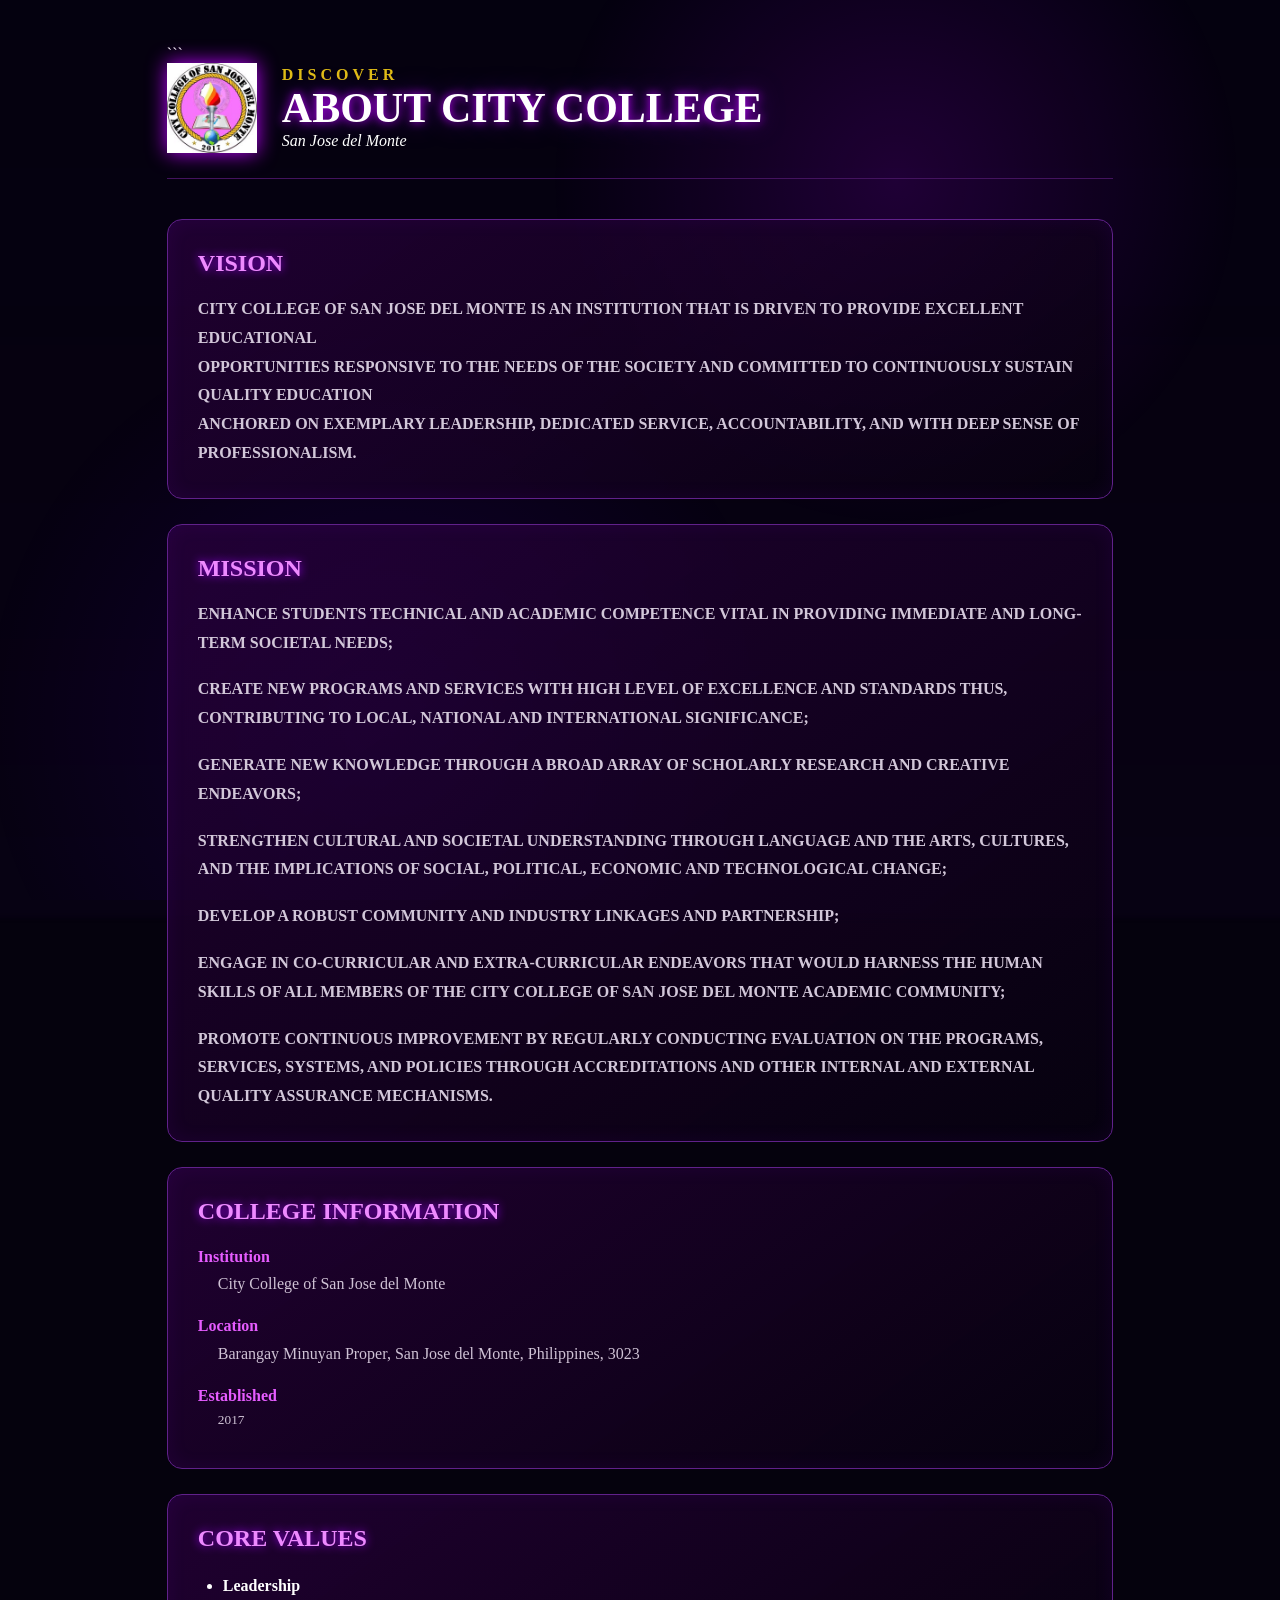
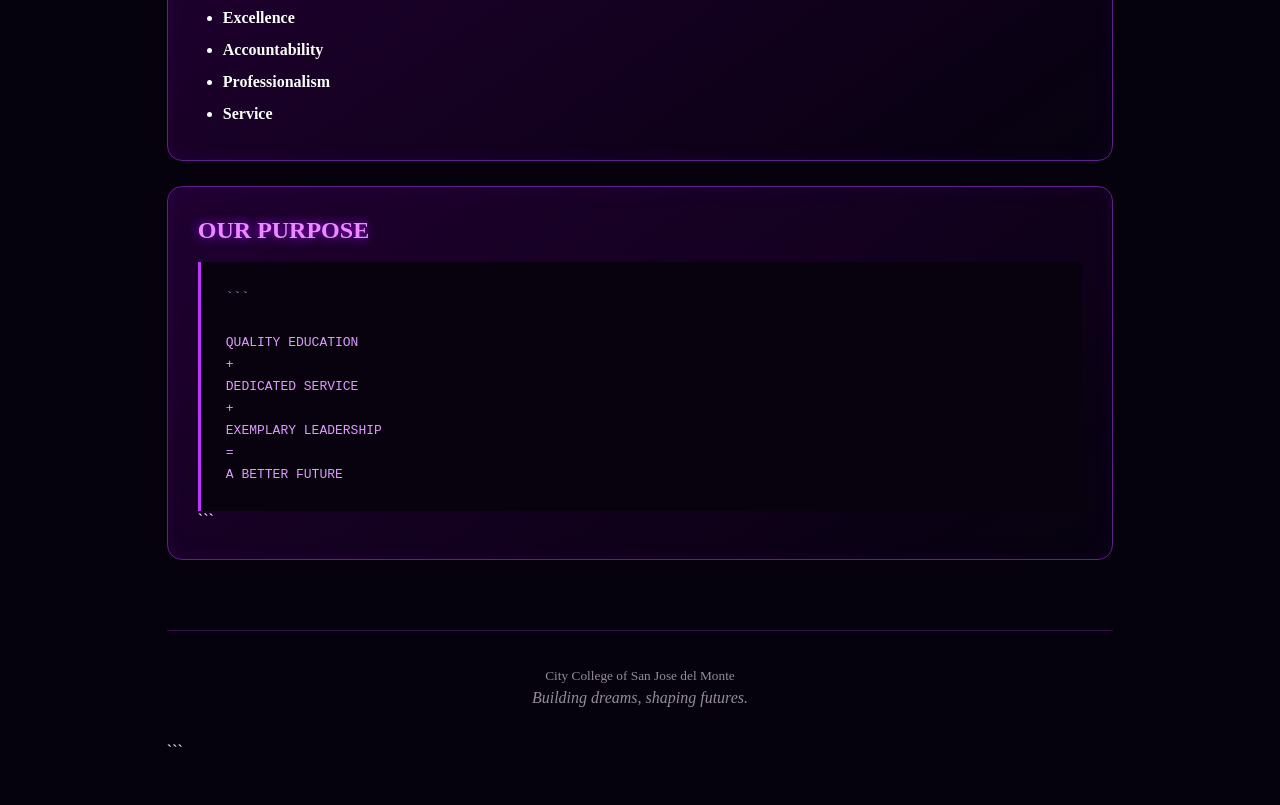
==== about.html @ b5364f3c "Add files via upload" ====
<!DOCTYPE html>

<html>

<head>
    <meta charset="UTF-8">
    <title>About - City College</title>
    <link rel="stylesheet" href="style.css">
</head>

<body>

<div class="page inner-page">

```
<div class="page-header">

    <img src="city college logo.png"
         alt="City College Logo">

    <div>
        <p class="welcome-small">DISCOVER</p>

        <h1>ABOUT CITY COLLEGE</h1>

        <p>
            <em>San Jose del Monte</em>
        </p>
    </div>

</div>


<!-- VISION -->

<section class="content-box mission-box">

    <h2>VISION</h2>

    <p>
        <strong>
            CITY COLLEGE OF SAN JOSE DEL MONTE IS AN INSTITUTION
            THAT IS DRIVEN TO PROVIDE EXCELLENT EDUCATIONAL<br>
            OPPORTUNITIES RESPONSIVE TO THE NEEDS OF THE SOCIETY
            AND COMMITTED TO CONTINUOUSLY SUSTAIN QUALITY EDUCATION<br>
            ANCHORED ON EXEMPLARY LEADERSHIP, DEDICATED SERVICE,
            ACCOUNTABILITY, AND WITH DEEP SENSE OF PROFESSIONALISM.
        </strong>
    </p>

</section>


<!-- MISSION -->

<section class="content-box mission-box">

    <h2>MISSION</h2>

    <p>
        <strong>
            ENHANCE STUDENTS TECHNICAL AND ACADEMIC COMPETENCE
            VITAL IN PROVIDING IMMEDIATE AND LONG-TERM SOCIETAL NEEDS;
        </strong>
    </p>
       <br>
    <p>
        <strong>
            CREATE NEW PROGRAMS AND SERVICES WITH HIGH LEVEL OF
            EXCELLENCE AND STANDARDS THUS, CONTRIBUTING TO LOCAL,
            NATIONAL AND INTERNATIONAL SIGNIFICANCE;
        </strong>
    </p>
        <br>
    <p>
        <strong>
            GENERATE NEW KNOWLEDGE THROUGH A BROAD ARRAY OF
            SCHOLARLY RESEARCH AND CREATIVE ENDEAVORS;
        </strong>
    </p>
        <br>
    <p>
        <strong>
            STRENGTHEN CULTURAL AND SOCIETAL UNDERSTANDING THROUGH
            LANGUAGE AND THE ARTS, CULTURES, AND THE IMPLICATIONS OF
            SOCIAL, POLITICAL, ECONOMIC AND TECHNOLOGICAL CHANGE;
        </strong>
    </p>
        <br>
    <p>
        <strong>
            DEVELOP A ROBUST COMMUNITY AND INDUSTRY LINKAGES AND
            PARTNERSHIP;
        </strong>
    </p>
        <br>
    <p>
        <strong>
            ENGAGE IN CO-CURRICULAR AND EXTRA-CURRICULAR ENDEAVORS
            THAT WOULD HARNESS THE HUMAN SKILLS OF ALL MEMBERS
            OF THE CITY COLLEGE OF SAN JOSE DEL MONTE ACADEMIC
            COMMUNITY;
        </strong>
    </p>
        <br>
    <p> 
        <strong>
            PROMOTE CONTINUOUS IMPROVEMENT BY REGULARLY CONDUCTING
            EVALUATION ON THE PROGRAMS, SERVICES, SYSTEMS, AND
            POLICIES THROUGH ACCREDITATIONS AND OTHER INTERNAL
            AND EXTERNAL QUALITY ASSURANCE MECHANISMS.
        </strong>
    </p>

</section>


<!-- COLLEGE INFORMATION -->

<section class="content-box">

    <h2>COLLEGE INFORMATION</h2>

    <dl>

        <dt>Institution</dt>

        <dd>
            City College of San Jose del Monte
        </dd>


        <dt>Location</dt>

        <dd>
        Barangay Minuyan Proper, San Jose del Monte, Philippines, 3023
        </dd>


        <dt>Established</dt>

        <dd>
            <sup>2017</sup>
        </dd>

    </dl>

</section>


<!-- CORE VALUES -->

<section class="content-box">

    <h2>CORE VALUES</h2>

    <ul>

        <li>
            <strong>Leadership</strong>
        </li>

        <li>
            <strong>Excellence</strong>
        </li>

        <li>
            <strong>Accountability</strong>
        </li>

        <li>
            <strong>Professionalism</strong>
        </li>

        <li>
            <strong>Service</strong>
        </li>

    </ul>

</section>


<!-- MESSAGE -->

<section class="content-box">

    <h2>OUR PURPOSE</h2>

    <pre>
```

QUALITY EDUCATION
+
DEDICATED SERVICE
+
EXEMPLARY LEADERSHIP
=
A BETTER FUTURE </pre>

```
</section>


<footer>

    <p>
        <small>
            City College of San Jose del Monte
        </small>
    </p>

    <p>
        <i>Building dreams, shaping futures.</i>
    </p>

</footer>
```

</div>

</body>

</html>
---- style.css ----
* {
    box-sizing: border-box;
    margin: 0;
    padding: 0;
}

html {
    scroll-behavior: smooth;
}

body {
    font-family: Georgia, "Times New Roman", serif;
    background: #05020d;
    color: white;
    min-height: 100vh;
}


/* ================================
   BACKGROUND
================================ */

body::before {
    content: "";
    position: fixed;
    inset: 0;

    background:
        linear-gradient(
            rgba(5, 1, 15, 0.91),
            rgba(8, 2, 20, 0.96)
        ),
        url("background.jpg");

    background-size: cover;
    background-position: center;
    filter: blur(2px);

    z-index: -2;
    transform: scale(1.04);
}

body::after {
    content: "";
    position: fixed;
    inset: 0;

    background:
        radial-gradient(
            circle at 70% 20%,
            rgba(170, 0, 255, 0.16),
            transparent 30%
        ),
        radial-gradient(
            circle at 30% 80%,
            rgba(100, 0, 255, 0.12),
            transparent 35%
        );

    z-index: -1;
    pointer-events: none;
}


/* ================================
   SIDEBAR
================================ */

.sidebar {
    background:
        linear-gradient(
            180deg,
            #070313,
            #10051d,
            #05020d
        );

    min-height: 100vh;
    border-right: 1px solid #5f18a5;
}

.sidebar-content {
    padding: 25px 20px;
    min-height: 100vh;
}

.side-logo {
    width: 145px;
    height: 145px;
    object-fit: contain;
    display: block;
    margin: 0 auto 12px;

    filter:
        drop-shadow(0 0 8px #a800ff)
        drop-shadow(0 0 20px #6500a8);

    animation: logoFloat 4s ease-in-out infinite;
}

.sidebar h2 {
    text-align: center;
    font-size: 20px;
    letter-spacing: 1px;
}

.sidebar small {
    display: block;
    text-align: center;
    margin-top: 5px;
    letter-spacing: 1px;
}

.menu-title {
    color: #bd43ff;
    font-size: 12px;
    letter-spacing: 3px;
    font-weight: bold;
    margin-top: 35px;
    margin-bottom: 15px;
}

.menu {
    list-style: none;
}

.menu li {
    margin: 10px 0;
}

.menu a {
    display: block;
    padding: 13px 15px;

    color: white;
    text-decoration: none;

    border: 1px solid transparent;
    border-radius: 12px;

    transition:
        0.3s ease,
        transform 0.3s ease;
}

.menu a b {
    color: #e55cff;
    font-size: 20px;
    margin-right: 12px;

    text-shadow:
        0 0 8px #c000ff,
        0 0 15px #8b00ff;
}

.menu a:hover {
    background:
        linear-gradient(
            90deg,
            rgba(139, 0, 255, 0.4),
            rgba(65, 0, 100, 0.2)
        );

    border-color: #a528ff;

    box-shadow:
        0 0 10px rgba(174, 0, 255, 0.5),
        inset 0 0 15px rgba(150, 0, 255, 0.15);

    transform: translateX(5px);
}

.side-bottom {
    margin-top: 35px;
    padding-top: 20px;
    border-top: 1px solid #35114e;
}

.side-bottom strong {
    color: white;
    font-size: 17px;
}

.side-bottom p {
    margin-top: 8px;
    font-size: 12px;
    line-height: 1.6;
    color: #d1c5d8;
}


/* ================================
   MAIN PAGE
================================ */

.page {
    min-height: 100vh;
    padding: 45px 6%;
    position: relative;
    overflow: hidden;
}

.hero {
    min-height: 470px;

    display: flex;
    align-items: center;

    gap: 30px;
    max-width: 1050px;
    margin: auto;

    position: relative;
}

.hero::before {
    content: "";

    position: absolute;
    right: -100px;
    top: 40px;

    width: 500px;
    height: 300px;

    background:
        radial-gradient(
            circle,
            rgba(163, 0, 255, 0.18),
            transparent 65%
        );

    filter: blur(30px);
}

.hero-logo img {
    width: 100px;
    height: 100px;
    object-fit: contain;

    filter:
        drop-shadow(0 0 10px #d400ff)
        drop-shadow(0 0 30px #7200ff);

    animation: logoFloat 4s ease-in-out infinite;
}

.welcome {
    position: relative;
}

.welcome-small {
    color: #e1bd16;
    letter-spacing: 4px;
    font-weight: bold;
    font-size: 16px;
}

.welcome h1 {
    font-size: 56px;
    letter-spacing: 2px;

    color: white;

    text-shadow:
        0 0 5px white,
        0 0 15px #d800ff,
        0 0 30px #8300ff;
}

.welcome h3 {
    letter-spacing: 8px;
    margin-top: 8px;
    color: #eee5f5;
}

.welcome hr {
    width: 55px;
    border: none;
    border-top: 2px solid #b000ff;
    margin: 25px 0;
    box-shadow: 0 0 10px #a000ff;
}

.welcome > p:not(.welcome-small) {
    color: #d4cbdc;
    line-height: 1.7;
}


/* ================================
   BUTTON
================================ */

.explore,
.social-button {
    display: inline-block;

    margin-top: 25px;
    padding: 15px 28px;

    color: white;
    text-decoration: none;

    border: 1px solid #bc20ff;
    border-radius: 30px;

    background:
        linear-gradient(
            100deg,
            #5b008f,
            #12001e
        );

    box-shadow:
        0 0 12px rgba(192, 0, 255, 0.7),
        inset 0 0 12px rgba(255, 0, 255, 0.15);

    transition: 0.3s ease;
}

.explore:hover,
.social-button:hover {
    transform: translateY(-4px);

    box-shadow:
        0 0 15px #c000ff,
        0 0 35px rgba(174, 0, 255, 0.6);
}


/* ================================
   FEATURE BAR
================================ */

.features {
    max-width: 1000px;
    margin: 20px auto 70px;

    display: grid;
    grid-template-columns:
        repeat(4, 1fr);

    border: 1px solid #7021a3;
    border-radius: 12px;

    background:
        linear-gradient(
            100deg,
            rgba(68, 0, 95, 0.6),
            rgba(15, 2, 30, 0.8)
        );

    box-shadow:
        0 0 20px rgba(162, 0, 255, 0.2),
        inset 0 0 20px rgba(130, 0, 255, 0.1);

    overflow: hidden;
}

.feature {
    padding: 25px 20px;

    display: grid;
    grid-template-columns: 40px 1fr;
    column-gap: 12px;

    border-right: 1px solid #35164c;
}

.feature:last-child {
    border-right: none;
}

.feature b {
    grid-row: span 2;

    font-size: 27px;
    color: #ef5cff;

    text-shadow:
        0 0 8px #d000ff,
        0 0 18px #8500ff;
}

.feature strong {
    font-size: 13px;
}

.feature small {
    color: #bbb0c4;
    line-height: 1.4;
    margin-top: 5px;
}


/* ================================
   EXPLORE SECTION
================================ */

.explore-section {
    max-width: 1000px;
    margin: auto;
    text-align: center;
}

.section-title {
    color: #c444ff;
    letter-spacing: 3px;
    font-size: 13px;
    font-weight: bold;
}

.explore-section h2 {
    font-size: 28px;
    line-height: 1.4;
    margin: 15px 0 30px;
}

mark {
    background: transparent;
    color: #dc4cff;
    text-shadow: 0 0 10px #a000ff;
}


/* ================================
   CARDS
================================ */

.cards {
    display: grid;
    grid-template-columns:
        repeat(3, 1fr);

    gap: 20px;
}

.card {
    min-height: 220px;

    padding: 28px 20px;

    border: 1px solid #682098;
    border-radius: 13px;

    background:
        linear-gradient(
            145deg,
            rgba(72, 0, 100, 0.55),
            rgba(10, 2, 20, 0.9)
        );

    box-shadow:
        inset 0 0 25px rgba(140, 0, 255, 0.08);

    transition:
        0.4s ease;
}

.card:hover {
    transform:
        translateY(-10px)
        scale(1.02);

    border-color: #c83cff;

    box-shadow:
        0 0 15px rgba(199, 0, 255, 0.5),
        0 0 35px rgba(110, 0, 255, 0.25),
        inset 0 0 25px rgba(170, 0, 255, 0.12);
}

.card-icon {
    width: 65px;
    height: 65px;

    margin: 0 auto 18px;

    display: flex;
    justify-content: center;
    align-items: center;

    border-radius: 50%;

    border: 1px solid #a82cff;

    color: #f09aff;
    font-size: 28px;

    box-shadow:
        0 0 10px #9c00ff,
        inset 0 0 15px rgba(183, 0, 255, 0.2);
}

.card h2 {
    font-size: 20px;
    margin-bottom: 12px;
}

.card p {
    color: #c5bacb;
    line-height: 1.5;
}

.card a {
    display: inline-block;

    margin-top: 20px;

    color: #e45cff;
    text-decoration: none;
    font-weight: bold;

    transition: 0.3s;
}

.card a:hover {
    color: white;
    text-shadow: 0 0 10px #d000ff;
}


/* ================================
   INNER PAGES
================================ */

.inner-page {
    max-width: 1100px;
    margin: auto;
}

.page-header {
    display: flex;
    align-items: center;
    gap: 25px;

    margin-bottom: 40px;

    padding-bottom: 25px;

    border-bottom: 1px solid #43135e;
}

.page-header img {
    width: 90px;
    height: 90px;
    object-fit: contain;

    filter:
        drop-shadow(0 0 10px #bb00ff);
}

.page-header h1 {
    font-size: 42px;

    text-shadow:
        0 0 10px #bd00ff,
        0 0 25px rgba(150, 0, 255, 0.5);
}


/* ================================
   CONTENT BOX
================================ */

.content-box {
    padding: 30px;
    margin-bottom: 25px;

    border: 1px solid #60218a;
    border-radius: 15px;

    background:
        linear-gradient(
            145deg,
            rgba(47, 0, 68, 0.65),
            rgba(7, 2, 15, 0.85)
        );

    box-shadow:
        inset 0 0 20px rgba(145, 0, 255, 0.08);

    animation: fadeUp 0.7s ease;
}

.content-box h2 {
    color: #ee8aff;

    margin-bottom: 18px;

    text-shadow:
        0 0 10px #a000ff;
}

.content-box p {
    line-height: 1.8;
    color: #d2c7d9;
}

.content-box ul,
.content-box ol {
    margin-left: 25px;
    line-height: 2;
}

.content-box dl {
    line-height: 1.7;
}

.content-box dt {
    color: #e65cff;
    font-weight: bold;
    margin-top: 15px;
}

.content-box dd {
    margin-left: 20px;
    color: #cfc2d5;
}


/* ================================
   PRE
================================ */

pre {
    padding: 25px;

    border-left: 3px solid #bf35ff;

    background: #08020f;

    color: #df9aff;

    line-height: 1.7;

    overflow-x: auto;
}


/* ================================
   TABLE
================================ */

table {
    width: 100%;
    border-collapse: collapse;
    margin-top: 20px;
}

td {
    padding: 16px;

    border: 1px solid #582071;

    color: #ddd2e2;
}

tr:first-child {
    background:
        linear-gradient(
            90deg,
            #4b0070,
            #1b0428
        );
}

tr:hover {
    background: rgba(136, 0, 190, 0.15);
}


/* ================================
   MEDIA
================================ */

.media-logo {
    width: 200px;
    display: block;
    margin: 20px auto;

    filter:
        drop-shadow(0 0 20px #c000ff);
}

audio {
    width: 100%;
    margin-top: 10px;
}

.college-video {
    width: 100%;
    max-height: 500px;
    border: 1px solid #7f24aa;

    box-shadow:
        0 0 20px rgba(173, 0, 255, 0.3);
}

iframe {
    border: 1px solid #7824a1;

    box-shadow:
        0 0 20px rgba(150, 0, 255, 0.25);
}


/* ================================
   OFFICE CARDS
================================ */

.office-grid,
.contact-grid {
    display: grid;
    grid-template-columns:
        repeat(3, 1fr);

    gap: 20px;
}

.office-card,
.contact-card {
    text-align: center;

    padding: 30px 20px;

    min-height: 230px;

    border: 1px solid #692394;
    border-radius: 15px;

    background:
        linear-gradient(
            145deg,
            rgba(67, 0, 90, 0.6),
            rgba(9, 2, 18, 0.9)
        );

    transition: 0.4s;
}

.office-card:hover,
.contact-card:hover {
    transform: translateY(-8px);

    border-color: #d53cff;

    box-shadow:
        0 0 25px rgba(187, 0, 255, 0.35);
}

.office-card h2,
.contact-card h2 {
    margin: 15px 0;
}

.office-card p,
.contact-card p {
    color: #d0c3d6;
    margin-bottom: 12px;
}


/* ================================
   PROGRAMS
================================ */

.program-card {
    padding: 25px;
    margin-top: 20px;

    border: 1px solid #582078;
    border-radius: 12px;

    background: rgba(10, 1, 18, 0.5);

    transition: 0.3s;
}

.program-card:hover {
    border-color: #bd30ff;

    box-shadow:
        0 0 18px rgba(175, 0, 255, 0.25);
}

.program-card h2 {
    color: #e770ff;
}

.program-card li {
    margin: 5px 0;
}


/* ================================
   FOOTER
================================ */

footer {
    text-align: center;

    margin-top: 70px;
    padding: 30px;

    border-top: 1px solid #321344;

    color: #958b9c;
}

footer p {
    margin: 5px;
}


/* ================================
   ANIMATIONS
================================ */

@keyframes logoFloat {

    0% {
        transform: translateY(0);
    }

    50% {
        transform: translateY(-8px);
    }

    100% {
        transform: translateY(0);
    }

}

@keyframes fadeUp {

    from {
        opacity: 0;
        transform: translateY(25px);
    }

    to {
        opacity: 1;
        transform: translateY(0);
    }

}


/* ================================
   MOBILE
================================ */

@media screen and (max-width: 800px) {

    .welcome h1 {
        font-size: 38px;
    }

    .welcome h3 {
        font-size: 13px;
        letter-spacing: 4px;
    }

    .features {
        grid-template-columns:
            repeat(2, 1fr);
    }

    .cards {
        grid-template-columns:
            repeat(2, 1fr);
    }

    .office-grid,
    .contact-grid {
        grid-template-columns:
            repeat(2, 1fr);
    }

}

@media screen and (max-width: 550px) {

    .hero {
        flex-direction: column;
        text-align: center;
        justify-content: center;
    }

    .welcome hr {
        margin: 20px auto;
    }

    .features,
    .cards,
    .office-grid,
    .contact-grid {
        grid-template-columns: 1fr;
    }

    .page {
        padding: 30px 5%;
    }

    .page-header {
        flex-direction: column;
        text-align: center;
    }

}
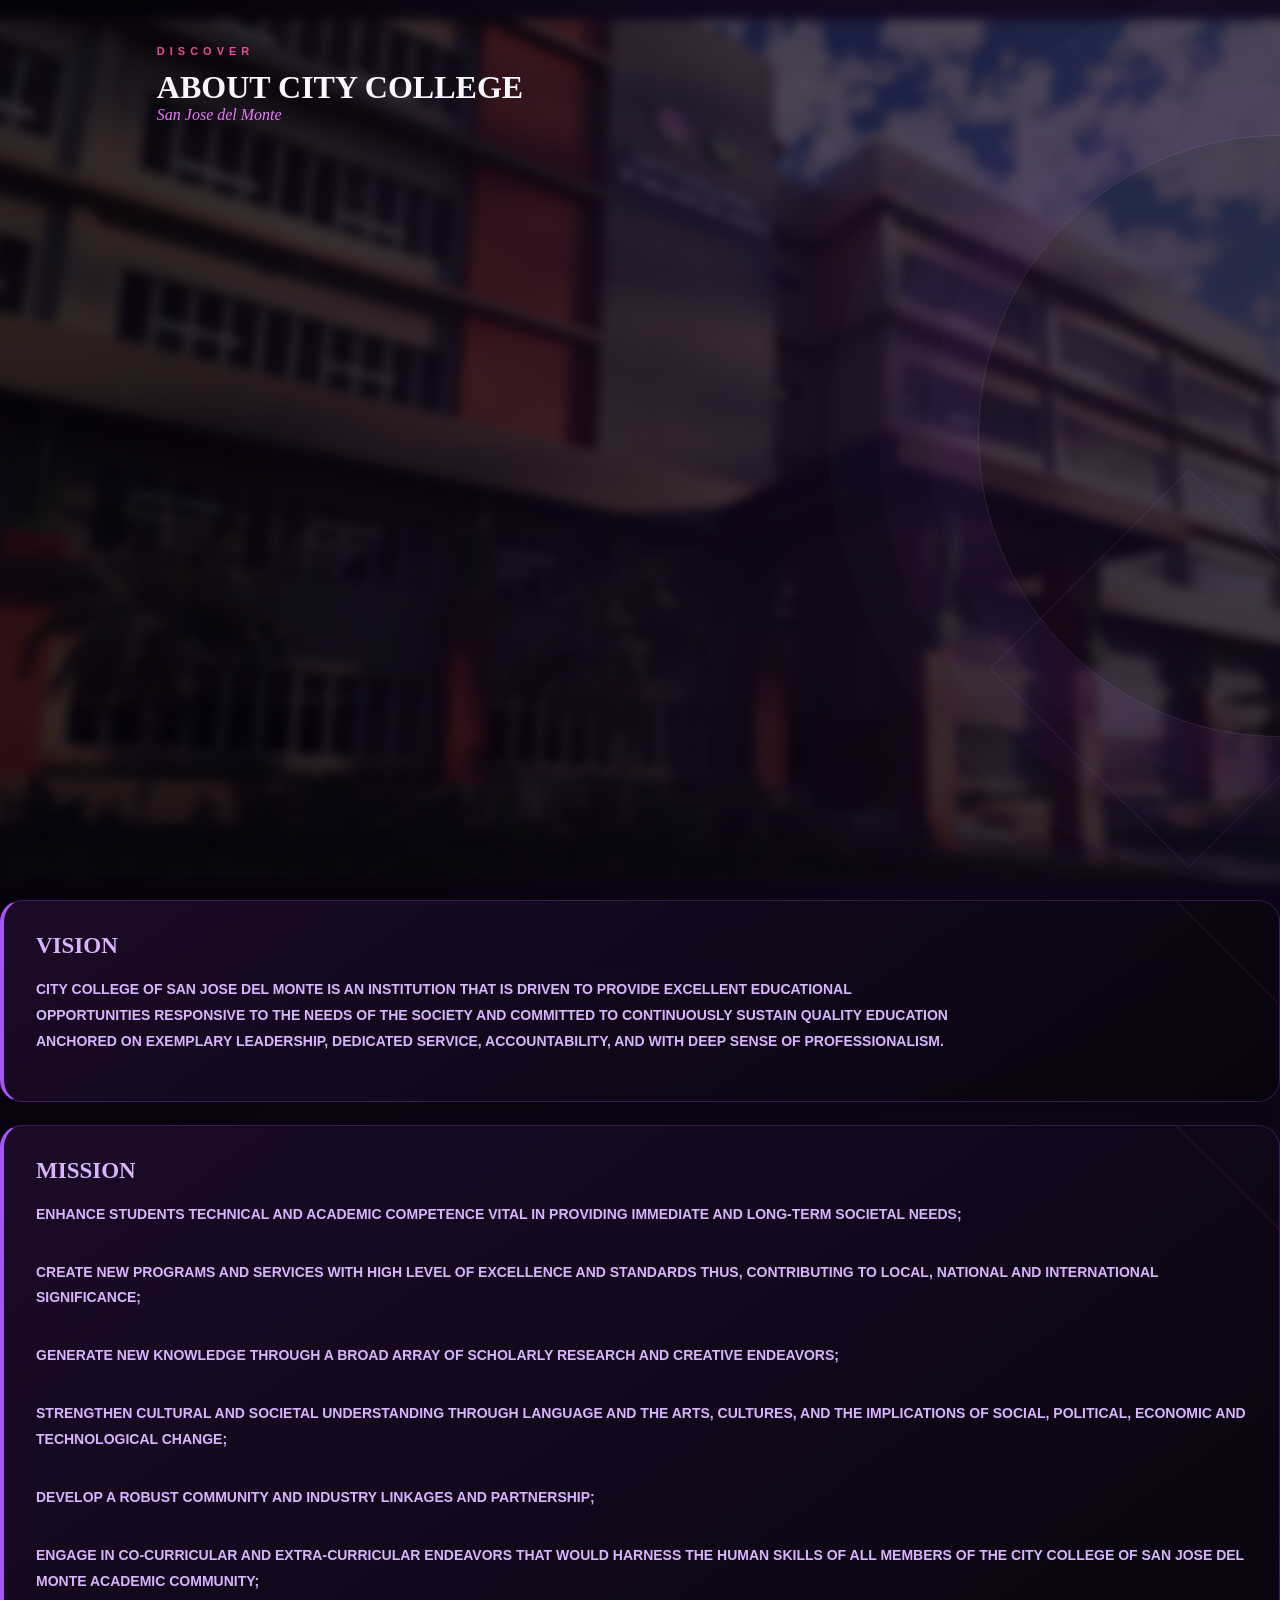
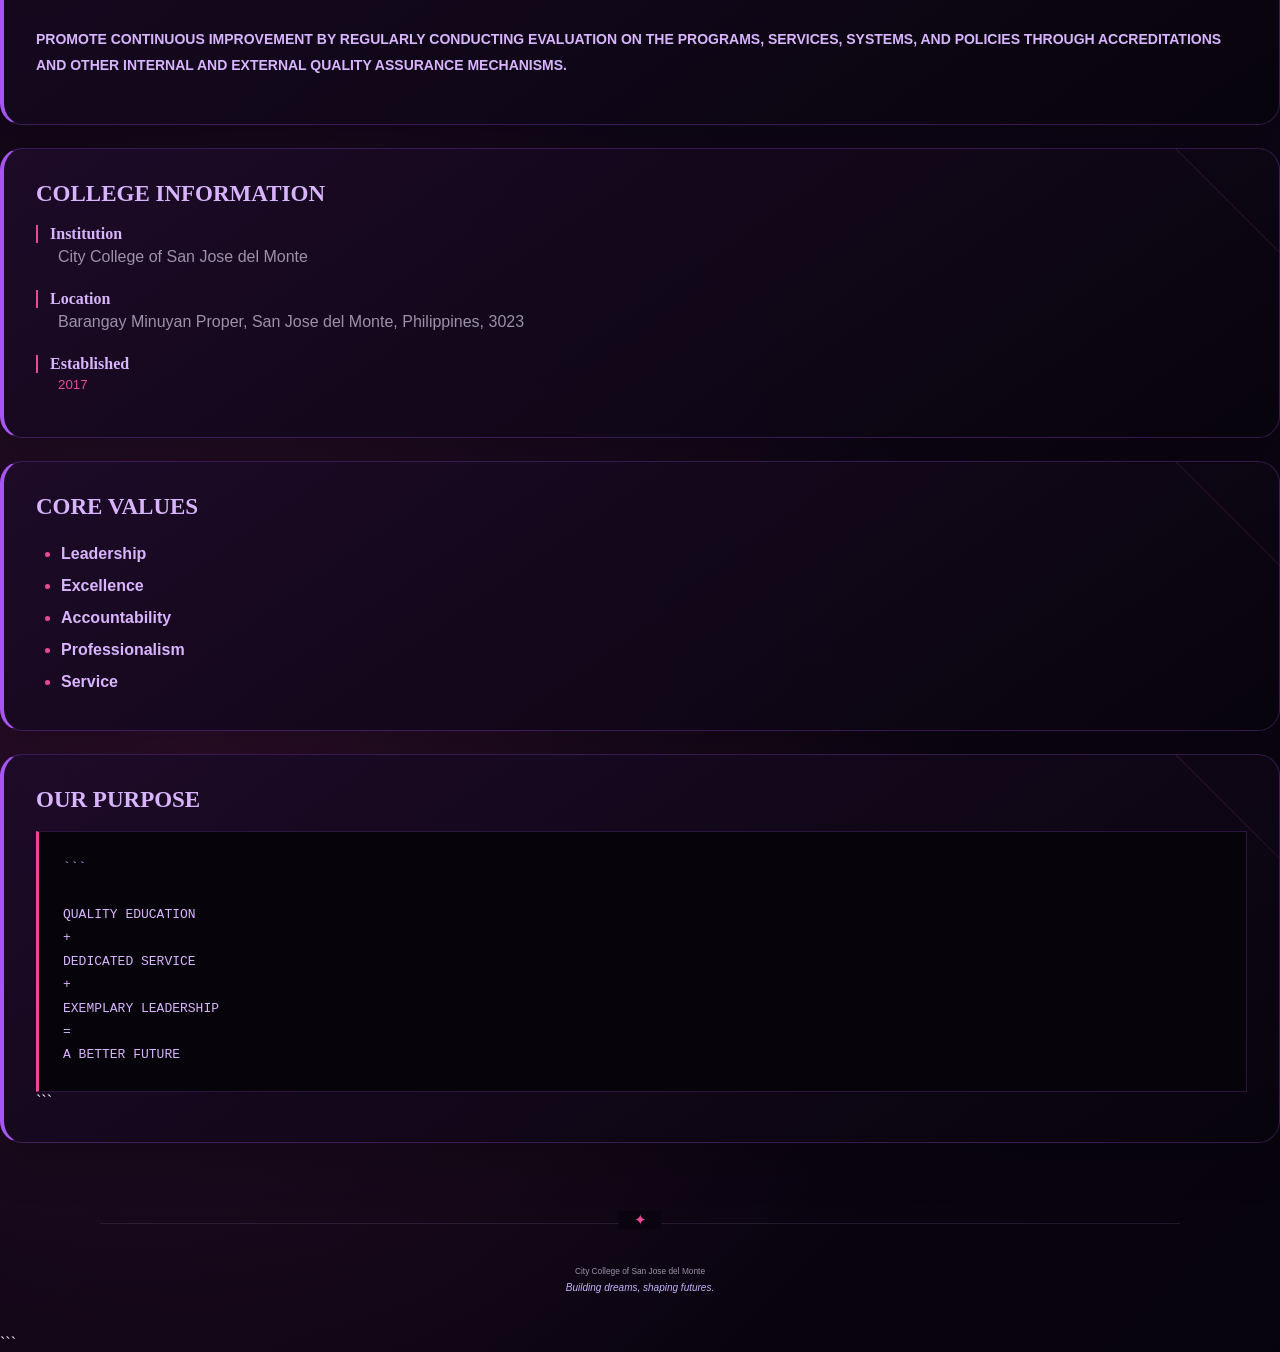
==== commit f112ea2c: "Update about.html" ====
--- a/about.html
+++ b/about.html
@@ -12,11 +12,6 @@
 
 <div class="page inner-page">
 
-```
-<div class="page-header">
-
-    <img src="city college logo.png"
-         alt="City College Logo">
 
     <div>
         <p class="welcome-small">DISCOVER</p>
--- a/style.css
+++ b/style.css
@@ -1,7 +1,27 @@
-  * {
-    box-sizing: border-box;
+:root {
+    --purple: #8b5cf6;
+    --deep-purple: #5b21b6;
+    --violet: #a855f7;
+    --pink: #ec4899;
+    --magenta: #d946ef;
+    --lavender: #d8b4fe;
+    --blue: #93c5fd;
+
+    --white: #faf7ff;
+    --text: #d8d0df;
+    --muted: #9c91a8;
+
+    --dark: #08040f;
+    --dark2: #10071a;
+    --dark3: #180b25;
+
+    --border: rgba(184, 120, 255, 0.28);
+}
+
+* {
     margin: 0;
     padding: 0;
+    box-sizing: border-box;
 }
 
 html {
@@ -9,115 +29,283 @@
 }
 
 body {
+    min-height: 100vh;
+
     font-family: Georgia, "Times New Roman", serif;
-    background: #05020d;
-    color: white;
-    min-height: 100vh;
-}
-
-
-/* ================================
-   BACKGROUND
-================================ */
+
+    color: var(--white);
+
+    background:
+        radial-gradient(
+            circle at 75% 10%,
+            rgba(168, 85, 247, 0.20),
+            transparent 28%
+        ),
+        radial-gradient(
+            circle at 15% 80%,
+            rgba(236, 72, 153, 0.13),
+            transparent 30%
+        ),
+        linear-gradient(
+            135deg,
+            #050208,
+            #100619,
+            #07030d
+        );
+
+    overflow-x: hidden;
+}
 
 body::before {
     content: "";
+
     position: fixed;
-    inset: 0;
-
-    background:
-        linear-gradient(
-            rgba(5, 1, 15, 0.91),
-            rgba(8, 2, 20, 0.96)
+    inset: -50px;
+
+    background:
+        linear-gradient(
+            rgba(8, 4, 15, 0.58),
+            rgba(8, 4, 15, 0.68)
         ),
-        url("background.jpg");
-
-    background-size: cover;
+        url("City College background.png");
+
+    background-size: 1500px;
     background-position: center;
-    filter: blur(2px);
-
-    z-index: -2;
-    transform: scale(1.04);
+    background-repeat: no-repeat;
+
+    filter: blur(5px);
+
+    opacity: 0.65;
+
+    transform: scale(1.02);
+
+    z-index: -20;
+
+    pointer-events: none;
 }
 
 body::after {
     content: "";
+
     position: fixed;
-    inset: 0;
-
-    background:
-        radial-gradient(
-            circle at 70% 20%,
-            rgba(170, 0, 255, 0.16),
-            transparent 30%
-        ),
-        radial-gradient(
-            circle at 30% 80%,
-            rgba(100, 0, 255, 0.12),
-            transparent 35%
-        );
-
-    z-index: -1;
+
+    width: 600px;
+    height: 600px;
+
+    right: -300px;
+    top: 15%;
+
+    border-radius: 50%;
+
+    border: 1px solid rgba(216, 180, 254, 0.15);
+
+    box-shadow:
+        0 0 0 50px rgba(168, 85, 247, 0.025),
+        0 0 0 100px rgba(217, 70, 239, 0.025),
+        0 0 0 150px rgba(147, 197, 253, 0.018);
+
+    animation: rotate 30s linear infinite;
+
+    z-index: -10;
+
     pointer-events: none;
 }
 
-
-/* ================================
-   SIDEBAR
-================================ */
+a {
+    color: var(--lavender);
+    transition: 0.3s ease;
+}
+
+a:hover {
+    color: var(--pink);
+}
+
+img {
+    max-width: 100%;
+}
+
+hr {
+    border: none;
+    border-top: 1px solid rgba(216, 180, 254, 0.25);
+}
+
+::selection {
+    background: var(--violet);
+    color: white;
+}
 
 .sidebar {
+    min-height: 100vh;
+
+    position: relative;
+
+    overflow: hidden;
+
     background:
         linear-gradient(
             180deg,
-            #070313,
-            #10051d,
-            #05020d
-        );
-
+            rgba(17, 6, 28, 0.98),
+            rgba(5, 2, 10, 0.99)
+        );
+
+    border-right: 1px solid rgba(168, 85, 247, 0.35);
+
+    box-shadow:
+        12px 0 50px rgba(0, 0, 0, 0.45);
+}
+
+
+/* giant decorative text */
+
+.sidebar::before {
+    content: "COLLEGE";
+
+    position: absolute;
+
+    left: -35px;
+    bottom: 40px;
+
+    font-family: Arial, sans-serif;
+
+    font-size: 70px;
+
+    font-weight: 900;
+
+    letter-spacing: 8px;
+
+    color: transparent;
+
+    -webkit-text-stroke:
+        1px rgba(216, 180, 254, 0.07);
+
+    transform: rotate(-90deg);
+
+    transform-origin: left bottom;
+
+    pointer-events: none;
+}
+
+.sidebar::after {
+    content: "";
+
+    position: absolute;
+
+    top: 10%;
+    right: 0;
+
+    width: 2px;
+    height: 70%;
+
+    background:
+        linear-gradient(
+            transparent,
+            var(--violet),
+            var(--pink),
+            transparent
+        );
+
+    box-shadow:
+        0 0 18px rgba(168, 85, 247, 0.7);
+}
+
+.sidebar-content {
     min-height: 100vh;
-    border-right: 1px solid #5f18a5;
-}
-
-.sidebar-content {
-    padding: 25px 20px;
-    min-height: 100vh;
+
+    padding: 28px 20px;
+
+    position: relative;
+
+    z-index: 2;
 }
 
 .side-logo {
-    width: 145px;
-    height: 145px;
+    width: 125px;
+    height: 125px;
+
     object-fit: contain;
+
     display: block;
-    margin: 0 auto 12px;
+
+    margin: 0 auto 15px;
+
+    transition: 0.5s ease;
 
     filter:
-        drop-shadow(0 0 8px #a800ff)
-        drop-shadow(0 0 20px #6500a8);
-
-    animation: logoFloat 4s ease-in-out infinite;
+        drop-shadow(
+            0 12px 20px rgba(0, 0, 0, 0.7)
+        );
+}
+
+.side-logo:hover {
+    transform:
+        scale(1.08)
+        rotate(-4deg);
+
+    filter:
+        drop-shadow(
+            0 0 25px rgba(168, 85, 247, 0.7)
+        );
 }
 
 .sidebar h2 {
     text-align: center;
-    font-size: 20px;
+
+    font-size: 19px;
+
     letter-spacing: 1px;
-}
-
-.sidebar small {
+
+    color: var(--white);
+}
+
+.sidebar > small {
     display: block;
+
     text-align: center;
+
     margin-top: 5px;
-    letter-spacing: 1px;
+
+    color: var(--muted);
+
+    font-family: Arial, sans-serif;
+
+    font-size: 9px;
+
+    letter-spacing: 2px;
 }
 
 .menu-title {
-    color: #bd43ff;
-    font-size: 12px;
-    letter-spacing: 3px;
+    margin-top: 38px;
+    margin-bottom: 13px;
+
+    color: var(--pink);
+
+    font-family: Arial, sans-serif;
+
+    font-size: 9px;
+
     font-weight: bold;
-    margin-top: 35px;
-    margin-bottom: 15px;
+
+    letter-spacing: 4px;
+}
+
+.menu-title::after {
+    content: "";
+
+    display: inline-block;
+
+    width: 45px;
+    height: 1px;
+
+    margin-left: 8px;
+
+    vertical-align: middle;
+
+    background:
+        linear-gradient(
+            90deg,
+            var(--pink),
+            transparent
+        );
 }
 
 .menu {
@@ -125,744 +313,1623 @@
 }
 
 .menu li {
-    margin: 10px 0;
+    margin: 5px 0;
 }
 
 .menu a {
-    display: block;
-    padding: 13px 15px;
-
+    display: flex;
+
+    align-items: center;
+
+    gap: 12px;
+
+    padding: 12px 13px;
+
+    color: #bdb1c8;
+
+    text-decoration: none;
+
+    font-family: Arial, sans-serif;
+
+    font-size: 12px;
+
+    border: 1px solid transparent;
+
+    border-radius: 6px;
+
+    position: relative;
+
+    overflow: hidden;
+
+    transition: 0.35s ease;
+}
+
+
+/* animated shine */
+
+.menu a::after {
+    content: "";
+
+    position: absolute;
+
+    left: -100%;
+    top: 0;
+
+    width: 100%;
+    height: 100%;
+
+    background:
+        linear-gradient(
+            90deg,
+            transparent,
+            rgba(255,255,255,0.08),
+            transparent
+        );
+
+    transition: 0.55s ease;
+}
+
+.menu a:hover::after {
+    left: 100%;
+}
+
+
+.menu a:hover {
     color: white;
-    text-decoration: none;
-
-    border: 1px solid transparent;
-    border-radius: 12px;
-
-    transition:
-        0.3s ease,
-        transform 0.3s ease;
-}
+
+    background:
+        linear-gradient(
+            90deg,
+            rgba(139, 92, 246, 0.22),
+            rgba(236, 72, 153, 0.06)
+        );
+
+    border-color:
+        rgba(168, 85, 247, 0.35);
+
+    transform:
+        translateX(6px);
+
+    box-shadow:
+        inset 3px 0 var(--violet),
+        0 8px 25px rgba(0,0,0,0.2);
+}
+
 
 .menu a b {
-    color: #e55cff;
-    font-size: 20px;
-    margin-right: 12px;
-
-    text-shadow:
-        0 0 8px #c000ff,
-        0 0 15px #8b00ff;
-}
-
-.menu a:hover {
-    background:
-        linear-gradient(
-            90deg,
-            rgba(139, 0, 255, 0.4),
-            rgba(65, 0, 100, 0.2)
-        );
-
-    border-color: #a528ff;
-
-    box-shadow:
-        0 0 10px rgba(174, 0, 255, 0.5),
-        inset 0 0 15px rgba(150, 0, 255, 0.15);
-
-    transform: translateX(5px);
+    width: 23px;
+
+    color: var(--lavender);
+
+    font-size: 16px;
+
+    text-align: center;
+
+    transition: 0.3s ease;
+}
+
+.menu a:hover b {
+    color: var(--pink);
+
+    transform:
+        scale(1.2)
+        rotate(-5deg);
 }
 
 .side-bottom {
     margin-top: 35px;
+
     padding-top: 20px;
-    border-top: 1px solid #35114e;
+
+    border-top:
+        1px solid rgba(216,180,254,0.12);
 }
 
 .side-bottom strong {
-    color: white;
-    font-size: 17px;
+    color: var(--lavender);
+
+    font-size: 15px;
 }
 
 .side-bottom p {
-    margin-top: 8px;
-    font-size: 12px;
-    line-height: 1.6;
-    color: #d1c5d8;
-}
-
-
-/* ================================
-   MAIN PAGE
-================================ */
+    margin-top: 7px;
+
+    color: var(--muted);
+
+    font-family: Arial, sans-serif;
+
+    font-size: 10px;
+
+    line-height: 1.7;
+}
 
 .page {
     min-height: 100vh;
-    padding: 45px 6%;
+
+    padding:
+        45px 6%
+        70px;
+
     position: relative;
-    overflow: hidden;
+}
+
+
+/* decorative square */
+
+.page::before {
+    content: "";
+
+    position: absolute;
+
+    right: -130px;
+    bottom: 10%;
+
+    width: 280px;
+    height: 280px;
+
+    border:
+        1px solid rgba(168,85,247,0.13);
+
+    transform:
+        rotate(45deg);
+
+    pointer-events: none;
 }
 
 .hero {
-    min-height: 470px;
+    max-width: 1100px;
+
+    min-height: 500px;
+
+    margin: auto;
 
     display: flex;
+
     align-items: center;
 
-    gap: 30px;
-    max-width: 1050px;
-    margin: auto;
+    gap: 35px;
 
     position: relative;
 }
 
+
+/* giant number */
+
 .hero::before {
+    content: "01";
+
+    position: absolute;
+
+    top: 0;
+    right: 15px;
+
+    font-family: Arial, sans-serif;
+
+    font-size: 180px;
+
+    font-weight: 900;
+
+    line-height: 1;
+
+    color: transparent;
+
+    -webkit-text-stroke:
+        1px rgba(216,180,254,0.07);
+
+    pointer-events: none;
+}
+
+
+/* decorative line */
+
+.hero::after {
     content: "";
 
     position: absolute;
-    right: -100px;
-    top: 40px;
-
-    width: 500px;
-    height: 300px;
-
-    background:
-        radial-gradient(
-            circle,
-            rgba(163, 0, 255, 0.18),
-            transparent 65%
-        );
-
-    filter: blur(30px);
+
+    right: 0;
+    bottom: 25px;
+
+    width: 190px;
+    height: 1px;
+
+    background:
+        linear-gradient(
+            90deg,
+            transparent,
+            var(--violet),
+            var(--pink)
+        );
+}
+
+.hero-logo {
+    position: relative;
+
+    flex-shrink: 0;
+}
+
+.hero-logo::before {
+    content: "";
+
+    position: absolute;
+
+    inset: -18px;
+
+    border:
+        1px solid rgba(168,85,247,0.35);
+
+    border-radius: 50%;
+
+    animation:
+        pulseRing 3.5s ease-in-out infinite;
+}
+
+.hero-logo::after {
+    content: "";
+
+    position: absolute;
+
+    inset: -30px;
+
+    border:
+        1px dashed rgba(236,72,153,0.18);
+
+    border-radius: 50%;
+
+    animation:
+        rotate 12s linear infinite;
 }
 
 .hero-logo img {
-    width: 100px;
-    height: 100px;
+    width: 120px;
+    height: 120px;
+
     object-fit: contain;
 
-    filter:
-        drop-shadow(0 0 10px #d400ff)
-        drop-shadow(0 0 30px #7200ff);
-
-    animation: logoFloat 4s ease-in-out infinite;
+    border-radius: 50%;
+
+    padding: 7px;
+
+    background:
+        rgba(255,255,255,0.035);
+
+    border:
+        1px solid rgba(216,180,254,0.4);
+
+    position: relative;
+
+    z-index: 2;
+
+    box-shadow:
+        0 20px 50px rgba(0,0,0,0.55);
 }
 
 .welcome {
     position: relative;
+
+    animation:
+        reveal 1s ease;
 }
 
 .welcome-small {
-    color: #e1bd16;
-    letter-spacing: 4px;
+    color: var(--pink);
+
+    font-family: Arial, sans-serif;
+
+    font-size: 11px;
+
     font-weight: bold;
-    font-size: 16px;
+
+    letter-spacing: 5px;
+
+    margin-bottom: 12px;
 }
 
 .welcome h1 {
-    font-size: 56px;
-    letter-spacing: 2px;
+    font-size:
+        clamp(44px, 7vw, 76px);
+
+    line-height: 0.95;
+
+    letter-spacing: -2px;
+
+    color: var(--white);
+
+    text-shadow:
+        0 15px 40px rgba(0,0,0,0.7);
+}
+
+.welcome h3 {
+    margin-top: 17px;
+
+    color: var(--lavender);
+
+    font-family: Arial, sans-serif;
+
+    font-size: 12px;
+
+    font-weight: normal;
+
+    letter-spacing: 6px;
+}
+
+.welcome hr {
+    width: 100px;
+
+    margin: 27px 0;
+
+    border: none;
+
+    border-top:
+        2px solid var(--violet);
+
+    box-shadow:
+        0 0 12px rgba(168,85,247,0.4);
+}
+
+.welcome > p:not(.welcome-small) {
+    max-width: 510px;
+
+    color: var(--text);
+
+    font-family: Arial, sans-serif;
+
+    font-size: 14px;
+
+    line-height: 1.8;
+}
+
+.explore {
+    display: inline-flex;
+
+    align-items: center;
+
+    gap: 17px;
+
+    margin-top: 27px;
+
+    padding: 14px 25px;
 
     color: white;
 
-    text-shadow:
-        0 0 5px white,
-        0 0 15px #d800ff,
-        0 0 30px #8300ff;
-}
-
-.welcome h3 {
-    letter-spacing: 8px;
-    margin-top: 8px;
-    color: #eee5f5;
-}
-
-.welcome hr {
-    width: 55px;
-    border: none;
-    border-top: 2px solid #b000ff;
-    margin: 25px 0;
-    box-shadow: 0 0 10px #a000ff;
-}
-
-.welcome > p:not(.welcome-small) {
-    color: #d4cbdc;
-    line-height: 1.7;
-}
-
-
-/* ================================
-   BUTTON
-================================ */
-
-.explore,
-.social-button {
-    display: inline-block;
-
-    margin-top: 25px;
-    padding: 15px 28px;
-
-    color: white;
+    background:
+        linear-gradient(
+            110deg,
+            #6d28d9,
+            #4a0975
+        );
+
+    border:
+        1px solid rgba(216,180,254,0.4);
+
+    border-radius: 4px;
+
     text-decoration: none;
 
-    border: 1px solid #bc20ff;
-    border-radius: 30px;
-
-    background:
-        linear-gradient(
-            100deg,
-            #5b008f,
-            #12001e
-        );
+    font-family: Arial, sans-serif;
+
+    font-size: 11px;
+
+    font-weight: bold;
+
+    letter-spacing: 1px;
+
+    position: relative;
+
+    overflow: hidden;
+
+    transition: 0.35s ease;
+}
+
+.explore::before {
+    content: "";
+
+    position: absolute;
+
+    top: -50%;
+    left: -80px;
+
+    width: 40px;
+    height: 200%;
+
+    background:
+        rgba(255,255,255,0.15);
+
+    transform:
+        rotate(20deg);
+
+    transition: 0.6s ease;
+}
+
+.explore:hover::before {
+    left: 120%;
+}
+
+.explore:hover {
+    transform:
+        translateY(-5px);
+
+    border-color:
+        var(--pink);
 
     box-shadow:
-        0 0 12px rgba(192, 0, 255, 0.7),
-        inset 0 0 12px rgba(255, 0, 255, 0.15);
-
-    transition: 0.3s ease;
-}
-
-.explore:hover,
-.social-button:hover {
-    transform: translateY(-4px);
-
-    box-shadow:
-        0 0 15px #c000ff,
-        0 0 35px rgba(174, 0, 255, 0.6);
-}
-
-
-/* ================================
-   FEATURE BAR
-================================ */
+        0 15px 35px rgba(0,0,0,0.45),
+        0 0 25px rgba(168,85,247,0.18);
+}
 
 .features {
-    max-width: 1000px;
-    margin: 20px auto 70px;
+    max-width: 1080px;
+
+    margin:
+        20px auto
+        80px;
 
     display: grid;
+
     grid-template-columns:
         repeat(4, 1fr);
 
-    border: 1px solid #7021a3;
-    border-radius: 12px;
-
-    background:
-        linear-gradient(
-            100deg,
-            rgba(68, 0, 95, 0.6),
-            rgba(15, 2, 30, 0.8)
-        );
+    background:
+        rgba(12,5,20,0.78);
+
+    border:
+        1px solid rgba(168,85,247,0.25);
+
+    backdrop-filter: blur(14px);
 
     box-shadow:
-        0 0 20px rgba(162, 0, 255, 0.2),
-        inset 0 0 20px rgba(130, 0, 255, 0.1);
-
-    overflow: hidden;
+        0 25px 60px rgba(0,0,0,0.3);
+
+    position: relative;
+}
+
+.features::before {
+    content: "WHY CITY COLLEGE";
+
+    position: absolute;
+
+    left: 18px;
+    top: -22px;
+
+    color: #765c82;
+
+    font-family: Arial, sans-serif;
+
+    font-size: 8px;
+
+    letter-spacing: 3px;
 }
 
 .feature {
+    min-height: 140px;
+
     padding: 25px 20px;
 
     display: grid;
+
     grid-template-columns: 40px 1fr;
-    column-gap: 12px;
-
-    border-right: 1px solid #35164c;
+
+    gap: 8px;
+
+    border-right:
+        1px solid rgba(216,180,254,0.10);
+
+    position: relative;
+
+    transition: 0.35s ease;
 }
 
 .feature:last-child {
     border-right: none;
 }
 
+.feature:hover {
+    background:
+        linear-gradient(
+            145deg,
+            rgba(139,92,246,0.16),
+            rgba(236,72,153,0.04)
+        );
+
+    transform:
+        translateY(-5px);
+}
+
 .feature b {
     grid-row: span 2;
 
-    font-size: 27px;
-    color: #ef5cff;
-
-    text-shadow:
-        0 0 8px #d000ff,
-        0 0 18px #8500ff;
+    color: var(--pink);
+
+    font-size: 25px;
+
+    font-weight: normal;
 }
 
 .feature strong {
-    font-size: 13px;
+    color: var(--white);
+
+    font-family: Arial, sans-serif;
+
+    font-size: 10px;
+
+    letter-spacing: 1px;
 }
 
 .feature small {
-    color: #bbb0c4;
-    line-height: 1.4;
-    margin-top: 5px;
-}
-
-
-/* ================================
-   EXPLORE SECTION
-================================ */
+    color: var(--muted);
+
+    font-family: Arial, sans-serif;
+
+    font-size: 10px;
+
+    line-height: 1.5;
+}
+
+.section-title {
+    display: flex;
+
+    justify-content: center;
+
+    align-items: center;
+
+    gap: 12px;
+
+    color: var(--pink);
+
+    font-family: Arial, sans-serif;
+
+    font-size: 10px;
+
+    font-weight: bold;
+
+    letter-spacing: 4px;
+}
+
+.section-title::before,
+.section-title::after {
+    content: "";
+
+    width: 50px;
+
+    height: 1px;
+
+    background:
+        linear-gradient(
+            90deg,
+            transparent,
+            var(--violet)
+        );
+}
+
+.section-title::after {
+    background:
+        linear-gradient(
+            90deg,
+            var(--violet),
+            transparent
+        );
+}
 
 .explore-section {
-    max-width: 1000px;
+    max-width: 1080px;
+
     margin: auto;
+
     text-align: center;
 }
 
-.section-title {
-    color: #c444ff;
-    letter-spacing: 3px;
-    font-size: 13px;
-    font-weight: bold;
-}
-
-.explore-section h2 {
-    font-size: 28px;
-    line-height: 1.4;
-    margin: 15px 0 30px;
+.explore-section > h2 {
+    margin:
+        15px 0
+        40px;
+
+    color: var(--white);
+
+    font-size:
+        clamp(28px, 4vw, 42px);
+
+    line-height: 1.2;
 }
 
 mark {
-    background: transparent;
-    color: #dc4cff;
-    text-shadow: 0 0 10px #a000ff;
-}
-
-
-/* ================================
-   CARDS
-================================ */
+    background: none;
+
+    color: var(--lavender);
+
+    position: relative;
+}
+
+mark::after {
+    content: "";
+
+    position: absolute;
+
+    left: 0;
+    bottom: -5px;
+
+    width: 100%;
+    height: 2px;
+
+    background:
+        linear-gradient(
+            90deg,
+            var(--violet),
+            var(--pink)
+        );
+}
 
 .cards {
     display: grid;
+
     grid-template-columns:
         repeat(3, 1fr);
 
-    gap: 20px;
+    gap: 22px;
 }
 
 .card {
-    min-height: 220px;
-
-    padding: 28px 20px;
-
-    border: 1px solid #682098;
-    border-radius: 13px;
+    min-height: 250px;
+
+    padding: 31px 24px;
+
+    text-align: center;
 
     background:
         linear-gradient(
             145deg,
-            rgba(72, 0, 100, 0.55),
-            rgba(10, 2, 20, 0.9)
-        );
-
-    box-shadow:
-        inset 0 0 25px rgba(140, 0, 255, 0.08);
+            rgba(36,14,50,0.94),
+            rgba(9,4,15,0.97)
+        );
+
+    border:
+        1px solid rgba(168,85,247,0.28);
+
+    border-radius: 22px;
+
+    position: relative;
+
+    overflow: hidden;
 
     transition:
-        0.4s ease;
+        0.45s cubic-bezier(.2,.8,.2,1);
+}
+
+
+/* corner decoration */
+
+.card::before {
+    content: "";
+
+    position: absolute;
+
+    width: 130px;
+    height: 130px;
+
+    top: -90px;
+    right: -90px;
+
+    border:
+        1px solid rgba(236,72,153,0.25);
+
+    transform:
+        rotate(45deg);
+
+    transition: 0.5s ease;
+}
+
+
+/* animated top line */
+
+.card::after {
+    content: "";
+
+    position: absolute;
+
+    top: 0;
+    left: 0;
+
+    width: 0;
+    height: 3px;
+
+    background:
+        linear-gradient(
+            90deg,
+            var(--violet),
+            var(--pink),
+            var(--blue)
+        );
+
+    transition: 0.5s ease;
 }
 
 .card:hover {
     transform:
-        translateY(-10px)
-        scale(1.02);
-
-    border-color: #c83cff;
+        translateY(-12px)
+        rotateX(2deg);
+
+    border-color:
+        rgba(216,180,254,0.5);
 
     box-shadow:
-        0 0 15px rgba(199, 0, 255, 0.5),
-        0 0 35px rgba(110, 0, 255, 0.25),
-        inset 0 0 25px rgba(170, 0, 255, 0.12);
+        0 25px 55px rgba(0,0,0,0.45),
+        0 0 30px rgba(168,85,247,0.10);
+}
+
+.card:hover::before {
+    transform:
+        rotate(70deg)
+        scale(1.3);
+}
+
+.card:hover::after {
+    width: 100%;
 }
 
 .card-icon {
-    width: 65px;
-    height: 65px;
-
-    margin: 0 auto 18px;
+    width: 70px;
+    height: 70px;
+
+    margin:
+        0 auto
+        20px;
 
     display: flex;
+
+    align-items: center;
     justify-content: center;
-    align-items: center;
+
+    border:
+        1px solid var(--violet);
 
     border-radius: 50%;
 
-    border: 1px solid #a82cff;
-
-    color: #f09aff;
-    font-size: 28px;
-
-    box-shadow:
-        0 0 10px #9c00ff,
-        inset 0 0 15px rgba(183, 0, 255, 0.2);
+    color: var(--lavender);
+
+    background:
+        rgba(5,2,10,0.7);
+
+    font-size: 26px;
+
+    position: relative;
+
+    transition: 0.4s ease;
+}
+
+.card-icon::before {
+    content: "";
+
+    position: absolute;
+
+    inset: -7px;
+
+    border:
+        1px dashed rgba(236,72,153,0.25);
+
+    border-radius: 50%;
+
+    transition: 0.5s ease;
+}
+
+.card:hover .card-icon {
+    color: white;
+
+    border-color:
+        var(--pink);
+
+    transform:
+        scale(1.1)
+        rotate(7deg);
+}
+
+.card:hover .card-icon::before {
+    transform:
+        rotate(180deg);
 }
 
 .card h2 {
+    color: var(--white);
+
     font-size: 20px;
+
     margin-bottom: 12px;
 }
 
 .card p {
-    color: #c5bacb;
-    line-height: 1.5;
+    color: var(--text);
+
+    font-family: Arial, sans-serif;
+
+    font-size: 13px;
+
+    line-height: 1.7;
 }
 
 .card a {
     display: inline-block;
 
-    margin-top: 20px;
-
-    color: #e45cff;
+    margin-top: 19px;
+
+    color: var(--lavender);
+
     text-decoration: none;
+
+    font-family: Arial, sans-serif;
+
+    font-size: 11px;
+
     font-weight: bold;
 
-    transition: 0.3s;
+    letter-spacing: 1px;
 }
 
 .card a:hover {
-    color: white;
-    text-shadow: 0 0 10px #d000ff;
-}
-
-
-/* ================================
-   INNER PAGES
-================================ */
+    color: var(--pink);
+
+    transform:
+        translateX(7px);
+}
 
 .inner-page {
-    max-width: 1100px;
+    max-width: 1120px;
+
     margin: auto;
 }
 
 .page-header {
     display: flex;
+
     align-items: center;
+
     gap: 25px;
 
-    margin-bottom: 40px;
-
     padding-bottom: 25px;
 
-    border-bottom: 1px solid #43135e;
+    margin-bottom: 35px;
+
+    border-bottom:
+        1px solid rgba(216,180,254,0.14);
+
+    position: relative;
+}
+
+.page-header::before {
+    content:
+        "CITY COLLEGE • SAN JOSE DEL MONTE";
+
+    position: absolute;
+
+    right: 0;
+    bottom: 8px;
+
+    color: #6f6178;
+
+    font-family: Arial, sans-serif;
+
+    font-size: 8px;
+
+    letter-spacing: 2px;
+}
+
+.page-header::after {
+    content: "";
+
+    position: absolute;
+
+    bottom: -1px;
+    left: 0;
+
+    width: 140px;
+    height: 2px;
+
+    background:
+        linear-gradient(
+            90deg,
+            var(--violet),
+            var(--pink),
+            transparent
+        );
 }
 
 .page-header img {
-    width: 90px;
-    height: 90px;
+    width: 85px;
+    height: 85px;
+
     object-fit: contain;
 
-    filter:
-        drop-shadow(0 0 10px #bb00ff);
+    padding: 5px;
+
+    background:
+        rgba(255,255,255,0.025);
+
+    border:
+        1px solid rgba(168,85,247,0.4);
 }
 
 .page-header h1 {
-    font-size: 42px;
-
-    text-shadow:
-        0 0 10px #bd00ff,
-        0 0 25px rgba(150, 0, 255, 0.5);
-}
-
-
-/* ================================
-   CONTENT BOX
-================================ */
+    color: var(--white);
+
+    font-size: 43px;
+
+    letter-spacing: 1px;
+}
+
+.page-header p {
+    margin-top: 6px;
+
+    color: var(--muted);
+
+    font-family: Arial, sans-serif;
+}
 
 .content-box {
-    padding: 30px;
-    margin-bottom: 25px;
-
-    border: 1px solid #60218a;
-    border-radius: 15px;
+    padding: 32px;
+
+    margin-bottom: 23px;
 
     background:
         linear-gradient(
             145deg,
-            rgba(47, 0, 68, 0.65),
-            rgba(7, 2, 15, 0.85)
-        );
+            rgba(29,11,40,0.95),
+            rgba(8,4,13,0.97)
+        );
+
+    border:
+        1px solid rgba(168,85,247,0.25);
+
+    border-left:
+        4px solid var(--violet);
+
+    position: relative;
+
+    overflow: hidden;
 
     box-shadow:
-        inset 0 0 20px rgba(145, 0, 255, 0.08);
-
-    animation: fadeUp 0.7s ease;
+        0 20px 45px rgba(0,0,0,0.2);
+
+    animation:
+        pageReveal 0.6s ease;
+}
+
+.content-box::before {
+    content: "";
+
+    position: absolute;
+
+    width: 170px;
+    height: 170px;
+
+    right: -95px;
+    top: -95px;
+
+    border:
+        1px solid rgba(236,72,153,0.16);
+
+    transform:
+        rotate(45deg);
 }
 
 .content-box h2 {
-    color: #ee8aff;
+    color: var(--lavender);
+
+    font-size: 23px;
 
     margin-bottom: 18px;
-
-    text-shadow:
-        0 0 10px #a000ff;
 }
 
 .content-box p {
-    line-height: 1.8;
-    color: #d2c7d9;
+    color: var(--text);
+
+    font-family: Arial, sans-serif;
+
+    font-size: 14px;
+
+    line-height: 1.85;
+
+    margin-bottom: 14px;
 }
 
 .content-box ul,
 .content-box ol {
     margin-left: 25px;
+
+    color: var(--text);
+
+    font-family: Arial, sans-serif;
+
     line-height: 2;
 }
 
-.content-box dl {
-    line-height: 1.7;
-}
+.content-box li::marker {
+    color: var(--pink);
+}
+
 
 .content-box dt {
-    color: #e65cff;
+    margin-top: 18px;
+
+    padding-left: 12px;
+
+    color: var(--lavender);
+
     font-weight: bold;
-    margin-top: 15px;
+
+    border-left:
+        2px solid var(--pink);
 }
 
 .content-box dd {
-    margin-left: 20px;
-    color: #cfc2d5;
-}
-
-
-/* ================================
-   PRE
-================================ */
+    margin-left: 22px;
+
+    color: var(--muted);
+
+    font-family: Arial, sans-serif;
+
+    line-height: 1.8;
+}
 
 pre {
-    padding: 25px;
-
-    border-left: 3px solid #bf35ff;
-
-    background: #08020f;
-
-    color: #df9aff;
-
-    line-height: 1.7;
+    padding: 24px;
 
     overflow-x: auto;
-}
-
-
-/* ================================
-   TABLE
-================================ */
+
+    background:
+        #06030a;
+
+    border:
+        1px solid rgba(168,85,247,0.22);
+
+    border-left:
+        3px solid var(--pink);
+
+    color: var(--lavender);
+
+    line-height: 1.8;
+}
 
 table {
     width: 100%;
+
+    margin-top: 20px;
+
     border-collapse: collapse;
-    margin-top: 20px;
+
+    font-family: Arial, sans-serif;
 }
 
 td {
     padding: 16px;
 
-    border: 1px solid #582071;
-
-    color: #ddd2e2;
+    border:
+        1px solid rgba(216,180,254,0.12);
+
+    color: var(--text);
+
+    font-size: 13px;
 }
 
 tr:first-child {
     background:
         linear-gradient(
             90deg,
-            #4b0070,
-            #1b0428
-        );
+            rgba(91,33,182,0.45),
+            rgba(131,24,67,0.20)
+        );
+}
+
+tr:first-child td {
+    color: var(--lavender);
+
+    font-weight: bold;
+
+    letter-spacing: 1px;
 }
 
 tr:hover {
-    background: rgba(136, 0, 190, 0.15);
-}
-
-
-/* ================================
-   MEDIA
-================================ */
-
-.media-logo {
-    width: 200px;
-    display: block;
-    margin: 20px auto;
-
-    filter:
-        drop-shadow(0 0 20px #c000ff);
-}
-
-audio {
-    width: 100%;
-    margin-top: 10px;
-}
-
-.college-video {
-    width: 100%;
-    max-height: 500px;
-    border: 1px solid #7f24aa;
+    background:
+        rgba(168,85,247,0.09);
+}
+
+.program-card {
+    padding: 29px;
+
+    margin-top: 20px;
+
+    background:
+        linear-gradient(
+            100deg,
+            rgba(37,14,50,0.95),
+            rgba(9,4,14,0.97)
+        );
+
+    border:
+        1px solid rgba(168,85,247,0.25);
+
+    border-left:
+        5px solid var(--violet);
+
+    position: relative;
+
+    transition: 0.4s ease;
+}
+
+.program-card::after {
+    content: "PROGRAM";
+
+    position: absolute;
+
+    right: 20px;
+    top: 20px;
+
+    color: #604c69;
+
+    font-family: Arial, sans-serif;
+
+    font-size: 8px;
+
+    letter-spacing: 3px;
+}
+
+.program-card:hover {
+    transform:
+        translateX(8px);
+
+    border-left-color:
+        var(--pink);
 
     box-shadow:
-        0 0 20px rgba(173, 0, 255, 0.3);
-}
-
-iframe {
-    border: 1px solid #7824a1;
-
-    box-shadow:
-        0 0 20px rgba(150, 0, 255, 0.25);
-}
-
-
-/* ================================
-   OFFICE CARDS
-================================ */
+        0 15px 35px rgba(0,0,0,0.3);
+}
+
+.program-card h2 {
+    color: var(--lavender);
+}
 
 .office-grid,
 .contact-grid {
     display: grid;
+
     grid-template-columns:
         repeat(3, 1fr);
 
-    gap: 20px;
+    gap: 22px;
 }
 
 .office-card,
 .contact-card {
+    min-height: 230px;
+
+    padding: 30px 23px;
+
     text-align: center;
 
-    padding: 30px 20px;
-
-    min-height: 230px;
-
-    border: 1px solid #692394;
-    border-radius: 15px;
-
     background:
         linear-gradient(
             145deg,
-            rgba(67, 0, 90, 0.6),
-            rgba(9, 2, 18, 0.9)
-        );
-
-    transition: 0.4s;
+            rgba(34,13,46,0.95),
+            rgba(9,4,15,0.97)
+        );
+
+    border:
+        1px solid rgba(168,85,247,0.25);
+
+    position: relative;
+
+    overflow: hidden;
+
+    transition: 0.4s ease;
+}
+
+.office-card::before,
+.contact-card::before {
+    content: "";
+
+    position: absolute;
+
+    left: 0;
+    top: 0;
+
+    width: 55px;
+    height: 3px;
+
+    background:
+        linear-gradient(
+            90deg,
+            var(--violet),
+            var(--pink)
+        );
+
+    transition: 0.5s ease;
 }
 
 .office-card:hover,
 .contact-card:hover {
-    transform: translateY(-8px);
-
-    border-color: #d53cff;
+    transform:
+        translateY(-10px);
+
+    border-color:
+        rgba(216,180,254,0.45);
 
     box-shadow:
-        0 0 25px rgba(187, 0, 255, 0.35);
+        0 25px 50px rgba(0,0,0,0.35);
+}
+
+.office-card:hover::before,
+.contact-card:hover::before {
+    width: 100%;
 }
 
 .office-card h2,
 .contact-card h2 {
-    margin: 15px 0;
+    color: var(--white);
+
+    margin:
+        15px 0;
 }
 
 .office-card p,
 .contact-card p {
-    color: #d0c3d6;
-    margin-bottom: 12px;
-}
-
-
-/* ================================
-   PROGRAMS
-================================ */
-
-.program-card {
-    padding: 25px;
-    margin-top: 20px;
-
-    border: 1px solid #582078;
-    border-radius: 12px;
-
-    background: rgba(10, 1, 18, 0.5);
-
-    transition: 0.3s;
-}
-
-.program-card:hover {
-    border-color: #bd30ff;
+    color: var(--muted);
+
+    font-family: Arial, sans-serif;
+
+    line-height: 1.7;
+}
+
+.fee-highlight {
+    padding: 60px 30px;
+
+    text-align: center;
+
+    background:
+        radial-gradient(
+            circle at center,
+            rgba(168,85,247,0.25),
+            transparent 55%
+        ),
+        linear-gradient(
+            135deg,
+            #281033,
+            #0b0412
+        );
+
+    border:
+        1px solid rgba(216,180,254,0.3);
+
+    position: relative;
+
+    overflow: hidden;
+}
+
+.fee-highlight::before {
+    content: "₱ 0";
+
+    position: absolute;
+
+    right: -20px;
+    bottom: -45px;
+
+    font-family: Arial, sans-serif;
+
+    font-size: 150px;
+
+    font-weight: 900;
+
+    color: transparent;
+
+    -webkit-text-stroke:
+        1px rgba(216,180,254,0.05);
+}
+
+.free-icon {
+    width: 80px;
+    height: 80px;
+
+    margin:
+        0 auto
+        20px;
+
+    display: flex;
+
+    align-items: center;
+    justify-content: center;
+
+    border:
+        2px solid var(--violet);
+
+    border-radius: 50%;
+
+    color: var(--pink);
+
+    font-size: 32px;
+
+    animation:
+        softPulse 3s infinite;
+}
+
+.fee-highlight h2 {
+    color: var(--lavender);
+
+    font-size: 36px;
+
+    letter-spacing: 2px;
+}
+
+.free {
+    color: var(--lavender) !important;
+
+    font-weight: bold;
+
+    text-align: center;
+}
+
+.media-logo {
+    width: 200px;
+
+    display: block;
+
+    margin: 25px auto;
+
+    padding: 8px;
+
+    background:
+        rgba(255,255,255,0.96);
+
+    border:
+        1px solid var(--violet);
+
+    transition: 0.4s ease;
+}
+
+.media-logo:hover {
+    transform:
+        scale(1.05)
+        rotate(-1deg);
 
     box-shadow:
-        0 0 18px rgba(175, 0, 255, 0.25);
-}
-
-.program-card h2 {
-    color: #e770ff;
-}
-
-.program-card li {
-    margin: 5px 0;
-}
-
-
-/* ================================
-   FOOTER
-================================ */
+        0 15px 35px rgba(0,0,0,0.4);
+}
+
+audio {
+    width: 100%;
+
+    margin-top: 10px;
+}
+
+.college-video {
+    width: 100%;
+
+    max-height: 540px;
+
+    display: block;
+
+    background: black;
+
+    border:
+        1px solid rgba(168,85,247,0.3);
+
+    box-shadow:
+        0 20px 50px rgba(0,0,0,0.4);
+}
+
+iframe {
+    width: 100%;
+
+    border:
+        1px solid rgba(168,85,247,0.3);
+}
 
 footer {
+    max-width: 1080px;
+
+    margin:
+        80px auto
+        0;
+
+    padding:
+        35px 20px;
+
     text-align: center;
 
-    margin-top: 70px;
-    padding: 30px;
-
-    border-top: 1px solid #321344;
-
-    color: #958b9c;
+    border-top:
+        1px solid rgba(216,180,254,0.12);
+
+    position: relative;
+}
+
+footer::before {
+    content: "✦";
+
+    position: absolute;
+
+    left: 50%;
+    top: -13px;
+
+    transform:
+        translateX(-50%);
+
+    padding:
+        0 15px;
+
+    background:
+        #0a0410;
+
+    color: var(--pink);
+
+    font-size: 15px;
 }
 
 footer p {
-    margin: 5px;
-}
-
-
-/* ================================
-   ANIMATIONS
-================================ */
-
-@keyframes logoFloat {
-
-    0% {
-        transform: translateY(0);
-    }
-
-    50% {
-        transform: translateY(-8px);
-    }
-
-    100% {
-        transform: translateY(0);
-    }
-
-}
-
-@keyframes fadeUp {
+    margin: 6px;
+
+    color: #746b7b;
+
+    font-family: Arial, sans-serif;
+
+    font-size: 10px;
+}
+
+b {
+    color: var(--white);
+}
+
+strong {
+    color: var(--lavender);
+}
+
+i {
+    color: #c4b5fd;
+}
+
+em {
+    color: #e879f9;
+}
+
+mark {
+    color: var(--lavender);
+
+    background: transparent;
+}
+
+small {
+    color: var(--muted);
+}
+
+del {
+    color: #6f6477;
+}
+
+ins {
+    color: var(--blue);
+
+    text-decoration-color:
+        var(--violet);
+}
+
+sub,
+sup {
+    color: var(--pink);
+}
+
+::-webkit-scrollbar {
+    width: 9px;
+}
+
+::-webkit-scrollbar-track {
+    background: #06020b;
+}
+
+::-webkit-scrollbar-thumb {
+    background:
+        linear-gradient(
+            #8b5cf6,
+            #d946ef
+        );
+
+    border-radius: 20px;
+}
+
+::-webkit-scrollbar-thumb:hover {
+    background:
+        linear-gradient(
+            #a855f7,
+            #ec4899
+        );
+}
+
+@keyframes reveal {
 
     from {
         opacity: 0;
-        transform: translateY(25px);
+
+        transform:
+            translateY(35px);
     }
 
     to {
         opacity: 1;
-        transform: translateY(0);
-    }
-
-}
-
-
-/* ================================
-   MOBILE
-================================ */
-
-@media screen and (max-width: 800px) {
-
-    .welcome h1 {
-        font-size: 38px;
-    }
-
-    .welcome h3 {
-        font-size: 13px;
-        letter-spacing: 4px;
-    }
+
+        transform:
+            translateY(0);
+    }
+}
+
+
+@keyframes pageReveal {
+
+    from {
+        opacity: 0;
+
+        transform:
+            translateY(20px);
+    }
+
+    to {
+        opacity: 1;
+
+        transform:
+            translateY(0);
+    }
+}
+
+
+@keyframes rotate {
+
+    from {
+        transform:
+            rotate(0deg);
+    }
+
+    to {
+        transform:
+            rotate(360deg);
+    }
+}
+
+
+@keyframes pulseRing {
+
+    0% {
+        transform: scale(1);
+
+        opacity: 0.25;
+    }
+
+    50% {
+        transform: scale(1.08);
+
+        opacity: 0.65;
+    }
+
+    100% {
+        transform: scale(1);
+
+        opacity: 0.25;
+    }
+}
+
+
+@keyframes softPulse {
+
+    0% {
+        box-shadow:
+            0 0 0
+            rgba(168,85,247,0);
+    }
+
+    50% {
+        box-shadow:
+            0 0 35px
+            rgba(168,85,247,0.25);
+    }
+
+    100% {
+        box-shadow:
+            0 0 0
+            rgba(168,85,247,0);
+    }
+}
+
+@media screen and (max-width: 900px) {
 
     .features {
         grid-template-columns:
@@ -880,18 +1947,37 @@
             repeat(2, 1fr);
     }
 
-}
-
-@media screen and (max-width: 550px) {
+    .hero::before {
+        font-size: 120px;
+    }
+}
+
+
+@media screen and (max-width: 600px) {
+
+    .page {
+        padding:
+            30px 5%
+            60px;
+    }
 
     .hero {
+        min-height: 450px;
+
         flex-direction: column;
+
+        justify-content: center;
+
         text-align: center;
-        justify-content: center;
     }
 
     .welcome hr {
-        margin: 20px auto;
+        margin:
+            25px auto;
+    }
+
+    .welcome h3 {
+        letter-spacing: 3px;
     }
 
     .features,
@@ -901,13 +1987,70 @@
         grid-template-columns: 1fr;
     }
 
-    .page {
-        padding: 30px 5%;
+    .feature {
+        border-right: none;
+
+        border-bottom:
+            1px solid rgba(216,180,254,0.10);
+    }
+
+    .feature:last-child {
+        border-bottom: none;
     }
 
     .page-header {
         flex-direction: column;
+
         text-align: center;
     }
 
+    .page-header h1 {
+        font-size: 32px;
+    }
+
+    .page-header::before {
+        display: none;
+    }
+
+    .content-box {
+        padding: 23px;
+    }
+
+    .fee-highlight h2 {
+        font-size: 28px;
+    }
+}
+/* ROUND ALL CARDS */
+.card,
+.feature,
+.content-box,
+.program-card,
+.office-card,
+.contact-card,
+.fee-highlight {
+    border-radius: 22px !important;
+    overflow: hidden;
+}
+/* CURVED WHY CITY COLLEGE SECTION */
+
+.features {
+    border-radius: 22px !important;
+    overflow: hidden;
+}
+
+.feature:first-child {
+    border-radius: 22px 0 0 22px;
+}
+
+.feature:last-child {
+    border-radius: 0 22px 22px 0;
+}
+
+.sidebar img {
+    width: 100px !important;
+    height: 100px !important;
+    border-radius: 50% !important;
+    object-fit: cover !important;
+    display: block !important;
+    margin: 0 auto !important;
 }
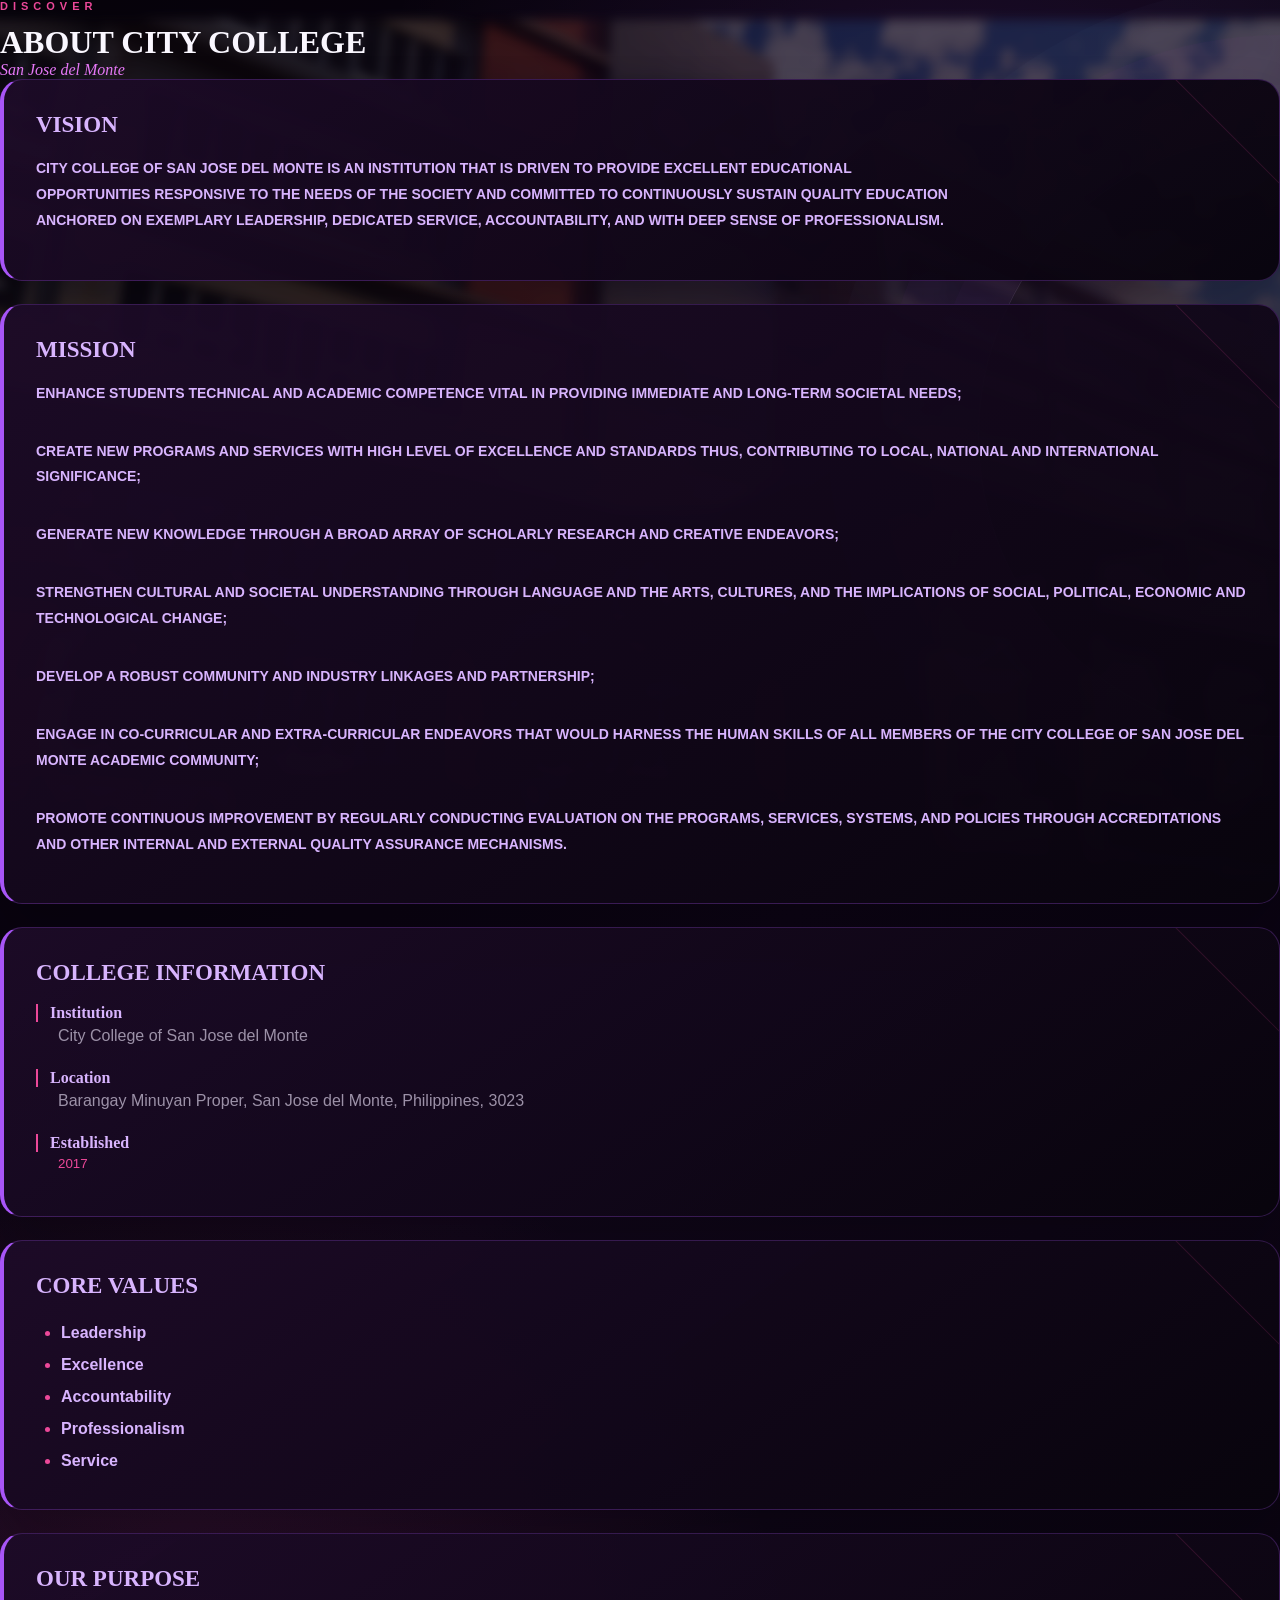
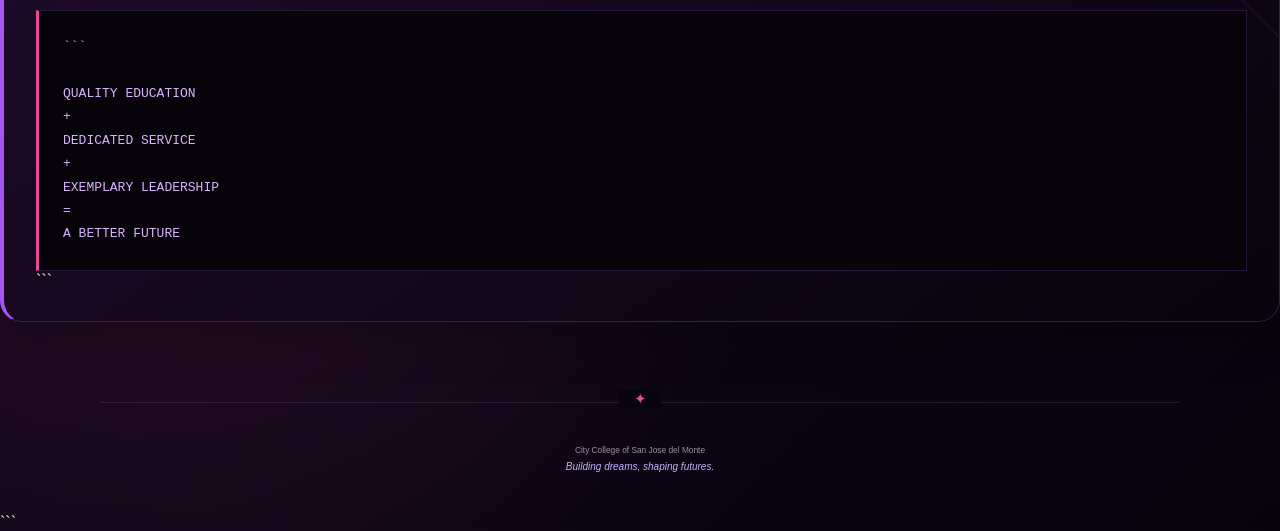
==== commit f0ac5d2e: "Update about.html" ====
--- a/about.html
+++ b/about.html
@@ -9,9 +9,6 @@
 </head>
 
 <body>
-
-<div class="page inner-page">
-
 
     <div>
         <p class="welcome-small">DISCOVER</p>
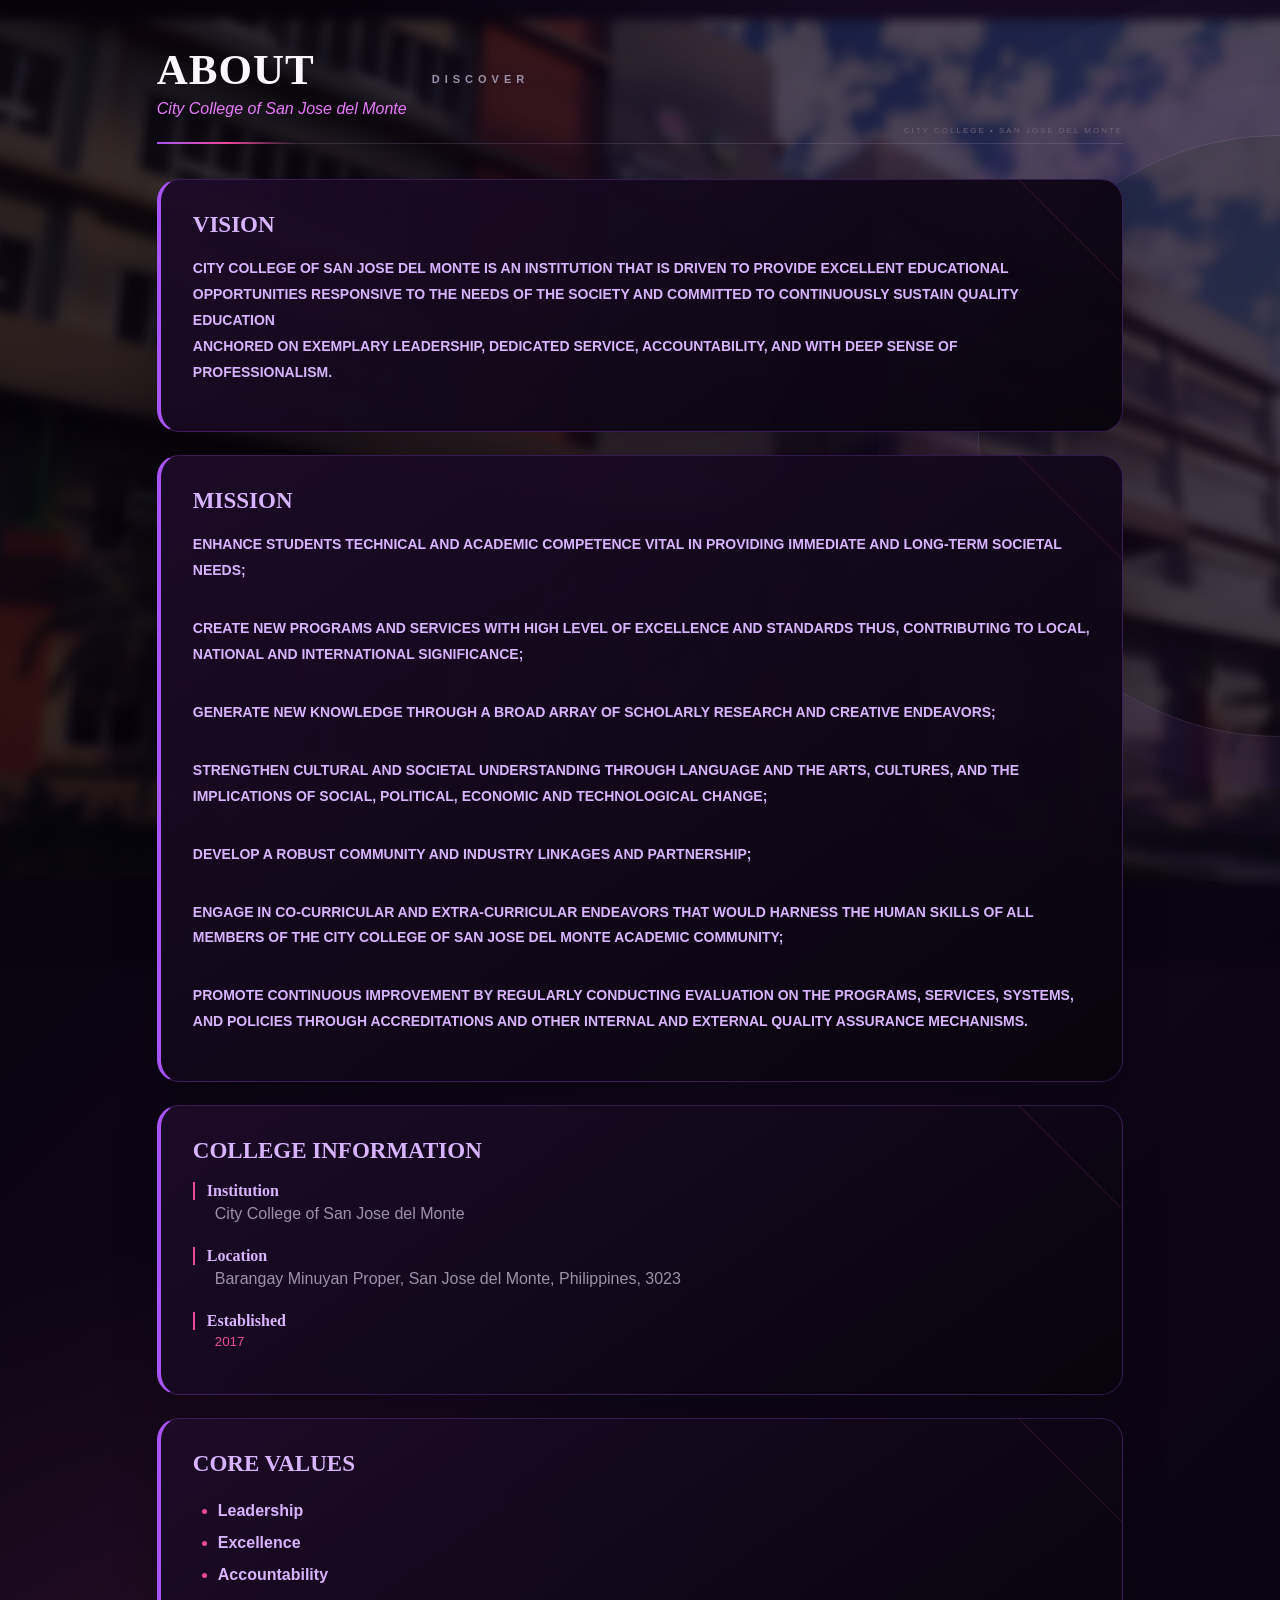
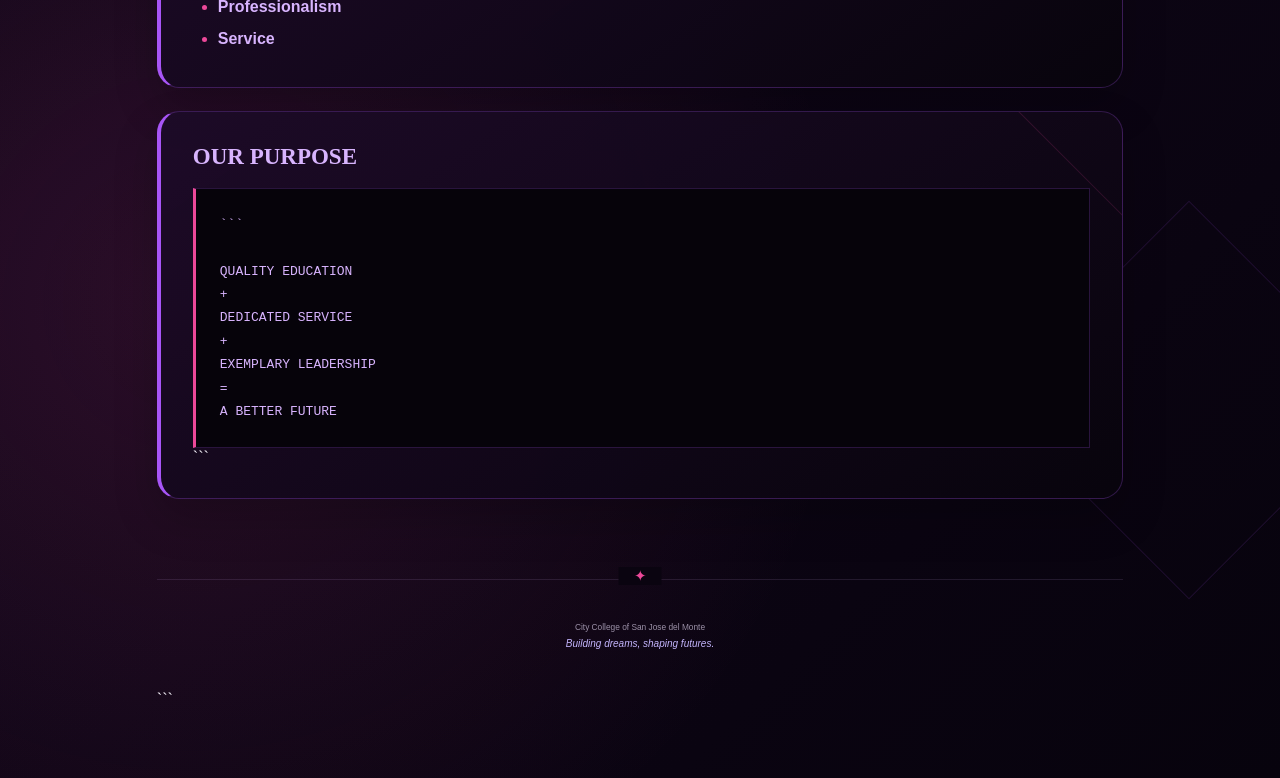
==== commit aa7798d7: "Update about.html" ====
--- a/about.html
+++ b/about.html
@@ -9,15 +9,16 @@
 </head>
 
 <body>
-
+<div class="page inner-page">
+    <div class="page-header">
+        <div class="page-header-content">
+            <h1>ABOUT</h1>
+            <p>
+                <em>City College of San Jose del Monte</em>
+            </p>
+        </div>
     <div>
         <p class="welcome-small">DISCOVER</p>
-
-        <h1>ABOUT CITY COLLEGE</h1>
-
-        <p>
-            <em>San Jose del Monte</em>
-        </p>
     </div>
 
 </div>
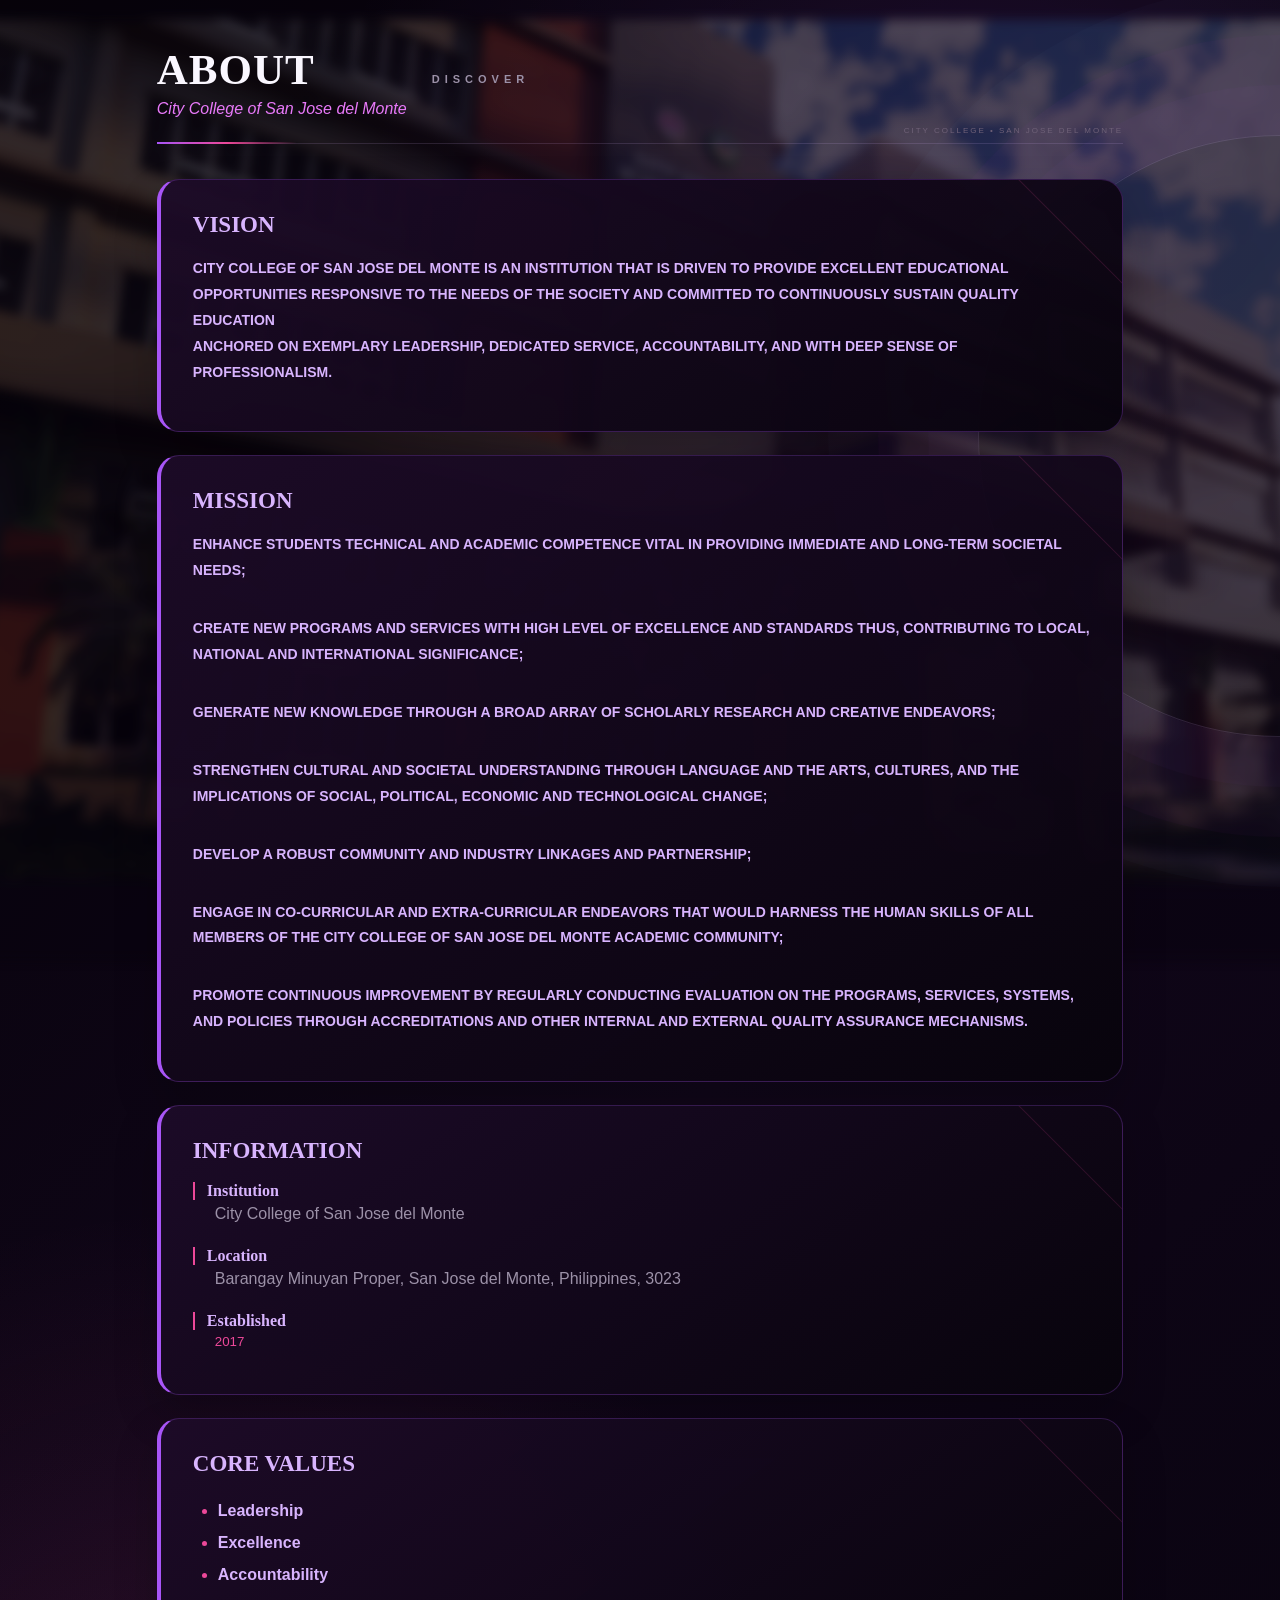
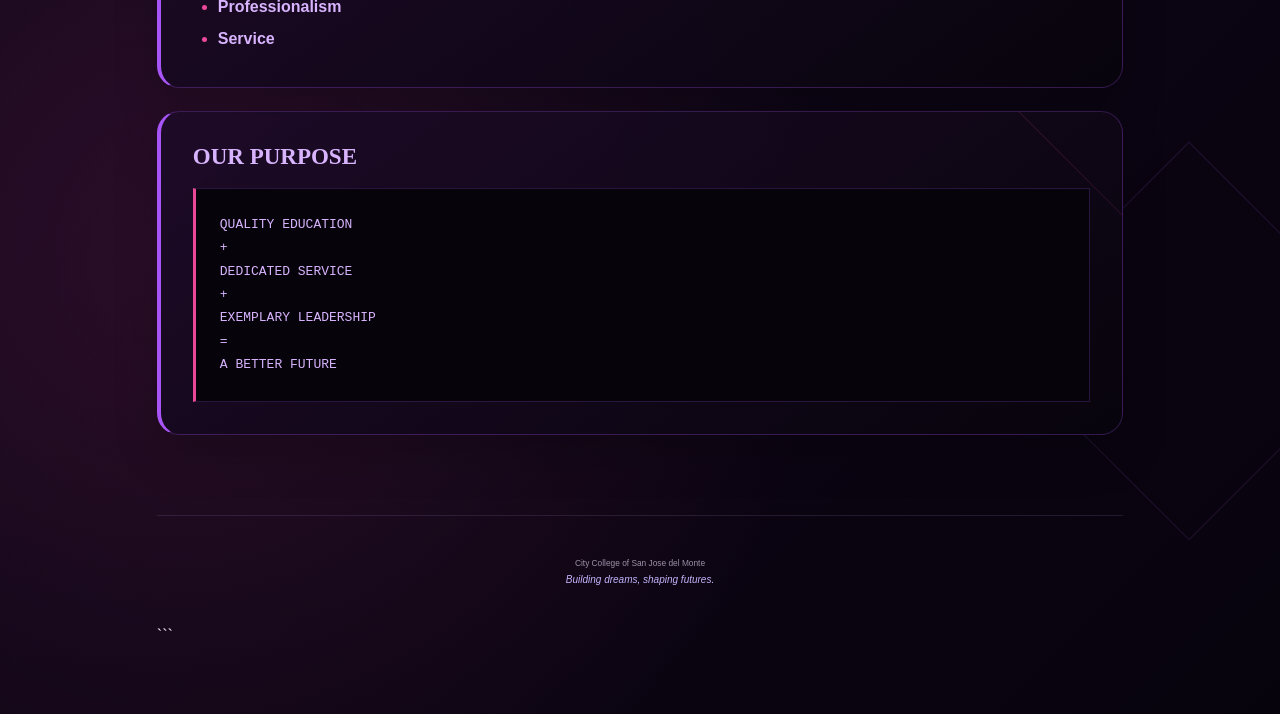
==== commit 603176ba: "Add files via upload" ====
--- a/about.html
+++ b/about.html
@@ -24,8 +24,6 @@
 </div>
 
 
-<!-- VISION -->
-
 <section class="content-box mission-box">
 
     <h2>VISION</h2>
@@ -44,8 +42,6 @@
 </section>
 
 
-<!-- MISSION -->
-
 <section class="content-box mission-box">
 
     <h2>MISSION</h2>
@@ -108,11 +104,10 @@
 </section>
 
 
-<!-- COLLEGE INFORMATION -->
 
 <section class="content-box">
 
-    <h2>COLLEGE INFORMATION</h2>
+    <h2>INFORMATION</h2>
 
     <dl>
 
@@ -141,7 +136,6 @@
 </section>
 
 
-<!-- CORE VALUES -->
 
 <section class="content-box">
 
@@ -174,15 +168,12 @@
 </section>
 
 
-<!-- MESSAGE -->
 
 <section class="content-box">
 
     <h2>OUR PURPOSE</h2>
 
     <pre>
-```
-
 QUALITY EDUCATION
 +
 DEDICATED SERVICE
@@ -190,8 +181,6 @@
 EXEMPLARY LEADERSHIP
 =
 A BETTER FUTURE </pre>
-
-```
 </section>
 
 
--- a/style.css
+++ b/style.css
@@ -155,8 +155,6 @@
 }
 
 
-/* giant decorative text */
-
 .sidebar::before {
     content: "COLLEGE";
 
@@ -345,8 +343,6 @@
 }
 
 
-/* animated shine */
-
 .menu a::after {
     content: "";
 
@@ -454,8 +450,6 @@
 }
 
 
-/* decorative square */
-
 .page::before {
     content: "";
 
@@ -493,8 +487,6 @@
 }
 
 
-/* giant number */
-
 .hero::before {
     content: "01";
 
@@ -519,8 +511,6 @@
     pointer-events: none;
 }
 
-
-/* decorative line */
 
 .hero::after {
     content: "";
@@ -995,8 +985,6 @@
 }
 
 
-/* corner decoration */
-
 .card::before {
     content: "";
 
@@ -1018,7 +1006,6 @@
 }
 
 
-/* animated top line */
 
 .card::after {
     content: "";
@@ -1737,7 +1724,6 @@
 }
 
 footer::before {
-    content: "✦";
 
     position: absolute;
 
@@ -2020,7 +2006,6 @@
         font-size: 28px;
     }
 }
-/* ROUND ALL CARDS */
 .card,
 .feature,
 .content-box,
@@ -2031,7 +2016,6 @@
     border-radius: 22px !important;
     overflow: hidden;
 }
-/* CURVED WHY CITY COLLEGE SECTION */
 
 .features {
     border-radius: 22px !important;
@@ -2053,4 +2037,280 @@
     object-fit: cover !important;
     display: block !important;
     margin: 0 auto !important;
+}
+
+/* Shared styling for the standalone portfolio pages. */
+.enrollment-page,
+.programming-page,
+.about-page {
+    min-height: 100vh;
+    padding: 42px 20px;
+    color: var(--text);
+    background:
+        linear-gradient(rgba(8, 4, 15, 0.78), rgba(8, 4, 15, 0.88)),
+        url("City College background.png") center / cover fixed;
+}
+
+.enrollment-page::before,
+.programming-page::before,
+.about-page::before,
+.enrollment-page::after,
+.programming-page::after,
+.about-page::after {
+    display: none;
+}
+
+.enrollment-page h1,
+.programming-page > h1,
+.about-page h1 {
+    width: min(100%, 850px);
+    margin: 0 auto 28px;
+    padding: 25px;
+    border: 1px solid var(--border);
+    border-radius: 18px;
+    color: var(--white);
+    background: linear-gradient(135deg, rgba(91, 33, 182, 0.9), rgba(139, 92, 246, 0.72));
+    box-shadow: 0 15px 40px rgba(0, 0, 0, 0.4);
+    text-align: center;
+}
+
+.enrollment-page form,
+.programming-page > h1 ~ *,
+.about-page .card {
+    width: min(100%, 850px);
+    margin-right: auto;
+    margin-left: auto;
+}
+
+.enrollment-page form,
+.programming-page > h1 ~ p,
+.programming-page > h1 ~ ol,
+.programming-page > h1 ~ ul,
+.programming-page > h1 ~ dl,
+.programming-page > h1 ~ table,
+.programming-page > h1 ~ img,
+.about-page .card {
+    padding: 28px;
+    border: 1px solid var(--border);
+    border-radius: 18px;
+    background: rgba(16, 7, 26, 0.88);
+    box-shadow: 0 15px 40px rgba(0, 0, 0, 0.38);
+}
+
+.enrollment-page form {
+    color: var(--text);
+}
+
+.enrollment-page fieldset {
+    margin-bottom: 22px;
+    padding: 20px;
+    border: 1px solid var(--border);
+    border-radius: 12px;
+}
+
+.enrollment-page legend,
+.enrollment-page label,
+.enrollment-page .field-label {
+    color: var(--lavender);
+}
+
+.enrollment-page input:not([type="radio"]):not([type="checkbox"]),
+.enrollment-page select {
+    width: 100%;
+    margin-top: 6px;
+    padding: 11px;
+    border: 1px solid var(--border);
+    border-radius: 7px;
+    color: var(--white);
+    background: rgba(8, 4, 15, 0.8);
+    font: inherit;
+}
+
+.enrollment-page input[type="date"],
+.enrollment-page input[type="number"] {
+    color-scheme: dark;
+    color: var(--white);
+    background: rgba(8, 4, 15, 0.8);
+}
+
+.enrollment-page input[type="date"]::-webkit-calendar-picker-indicator {
+    filter: brightness(0) invert(1);
+    cursor: pointer;
+}
+
+.enrollment-page input[type="number"]::-webkit-inner-spin-button,
+.enrollment-page input[type="number"]::-webkit-outer-spin-button {
+    opacity: 1;
+    filter: invert(1) brightness(1.35);
+}
+
+.enrollment-page input:focus,
+.enrollment-page select:focus {
+    outline: 2px solid var(--pink);
+}
+
+.enrollment-page .option,
+.enrollment-page .consent {
+    display: inline-flex;
+    align-items: center;
+    margin: 10px 16px 0 0;
+    color: var(--text);
+    font-weight: normal;
+}
+
+.enrollment-page input[type="radio"],
+.enrollment-page input[type="checkbox"] {
+    accent-color: var(--pink);
+}
+
+.enrollment-page input[type="submit"],
+.enrollment-page input[type="reset"] {
+    margin: 10px 8px 0 0;
+    padding: 12px 20px;
+    border: 0;
+    border-radius: 7px;
+    color: white;
+    background: var(--deep-purple);
+    cursor: pointer;
+    font: inherit;
+    font-weight: bold;
+}
+
+.enrollment-page input[type="submit"]:hover,
+.enrollment-page input[type="reset"]:hover {
+    background: var(--pink);
+}
+
+.programming-page {
+    max-width: 920px;
+    margin: 32px auto;
+    border: 1px solid var(--border);
+    border-radius: 22px;
+    background:
+        linear-gradient(rgba(16, 7, 26, 0.9), rgba(16, 7, 26, 0.92)),
+        url("City College background.png") center / cover fixed;
+    line-height: 1.75;
+    box-shadow: 0 18px 50px rgba(0, 0, 0, 0.5);
+}
+
+.enrollment-page form {
+    box-shadow: 0 18px 50px rgba(0, 0, 0, 0.5);
+}
+
+.programming-page > p:first-of-type {
+    color: var(--lavender);
+    text-align: center;
+    font-size: 19px;
+    font-style: italic;
+}
+
+.programming-page > h2,
+.programming-page > h3 {
+    width: min(100%, 850px);
+    margin-right: auto;
+    margin-left: auto;
+    color: var(--lavender);
+}
+
+.programming-page > h2 {
+    padding: 15px 20px;
+    border-bottom: 2px solid var(--pink);
+}
+
+.programming-page > h3 {
+    color: var(--pink);
+}
+
+.programming-page > h1 ~ p,
+.programming-page > h1 ~ ol,
+.programming-page > h1 ~ ul,
+.programming-page > h1 ~ dl,
+.programming-page > h1 ~ table,
+.programming-page > h1 ~ img {
+    color: var(--text);
+}
+
+.programming-page table {
+    width: min(100%, 850px);
+    border-collapse: collapse;
+}
+
+.programming-page th {
+    color: white;
+    background: var(--deep-purple);
+}
+
+.programming-page th,
+.programming-page td {
+    padding: 11px;
+    border: 1px solid var(--border);
+    text-align: left;
+}
+
+.programming-page tr:nth-child(even) {
+    background: rgba(139, 92, 246, 0.12);
+}
+
+.programming-page a {
+    color: var(--lavender);
+}
+
+.programming-page mark {
+    color: #160d20;
+    background: var(--lavender);
+}
+
+.about-page .card {
+    text-align: center;
+}
+
+.about-page .avatar {
+    width: 88px;
+    height: 88px;
+    margin: 0 auto 18px;
+    border: 1px solid var(--lavender);
+    border-radius: 50%;
+    background: linear-gradient(135deg, var(--deep-purple), var(--pink));
+    box-shadow: 0 0 28px rgba(236, 72, 153, 0.35);
+}
+
+.about-page .intro {
+    color: var(--lavender);
+    font-style: italic;
+}
+
+.about-page .facts {
+    margin-top: 28px;
+}
+
+.about-page .facts p {
+    padding: 13px;
+    border: 1px solid var(--border);
+    border-radius: 9px;
+    color: var(--text);
+    background: rgba(139, 92, 246, 0.12);
+}
+
+.about-page strong {
+    color: var(--lavender);
+}
+
+@media screen and (max-width: 600px) {
+    .enrollment-page,
+    .programming-page,
+    .about-page {
+        padding: 24px 12px;
+    }
+
+    .enrollment-page form,
+    .programming-page > h1 ~ *,
+    .about-page .card {
+        padding: 20px 16px;
+    }
+
+    .enrollment-page input[type="submit"],
+    .enrollment-page input[type="reset"] {
+        width: 100%;
+        margin-right: 0;
+    }
 }
